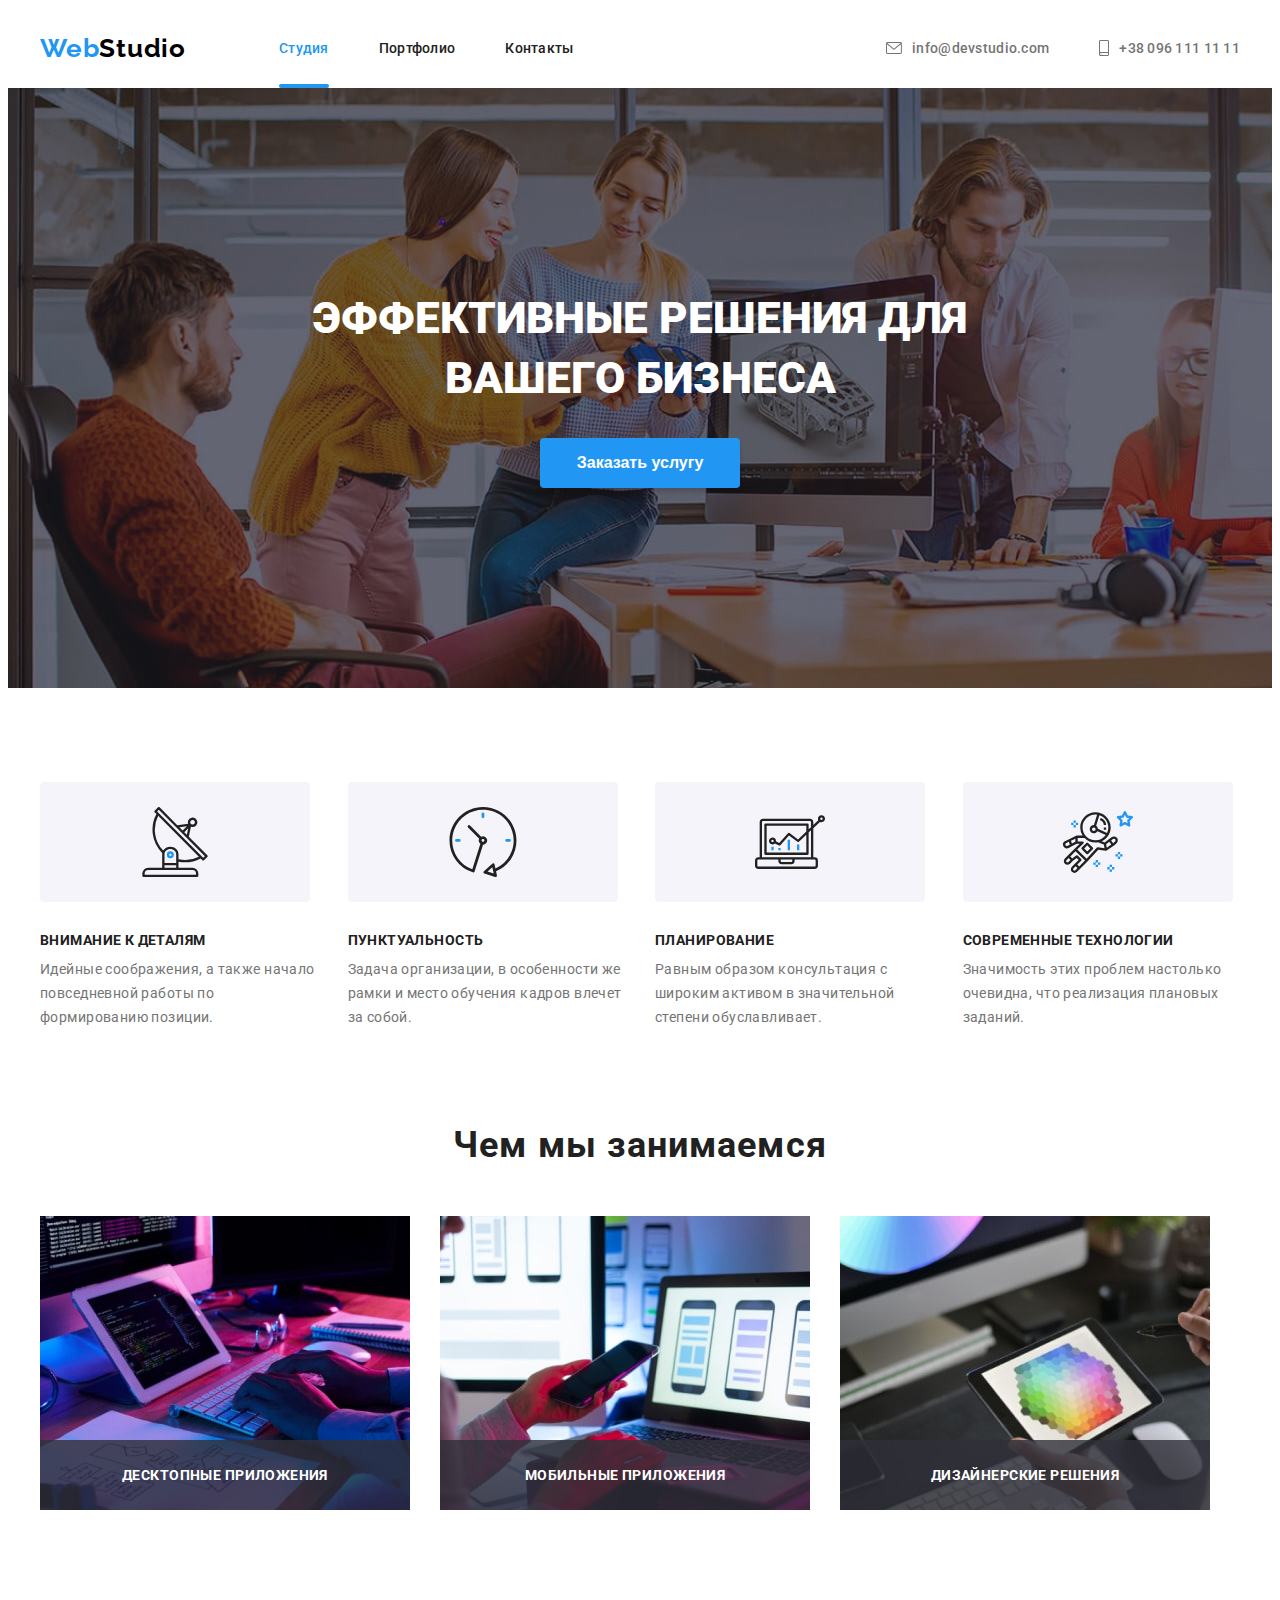
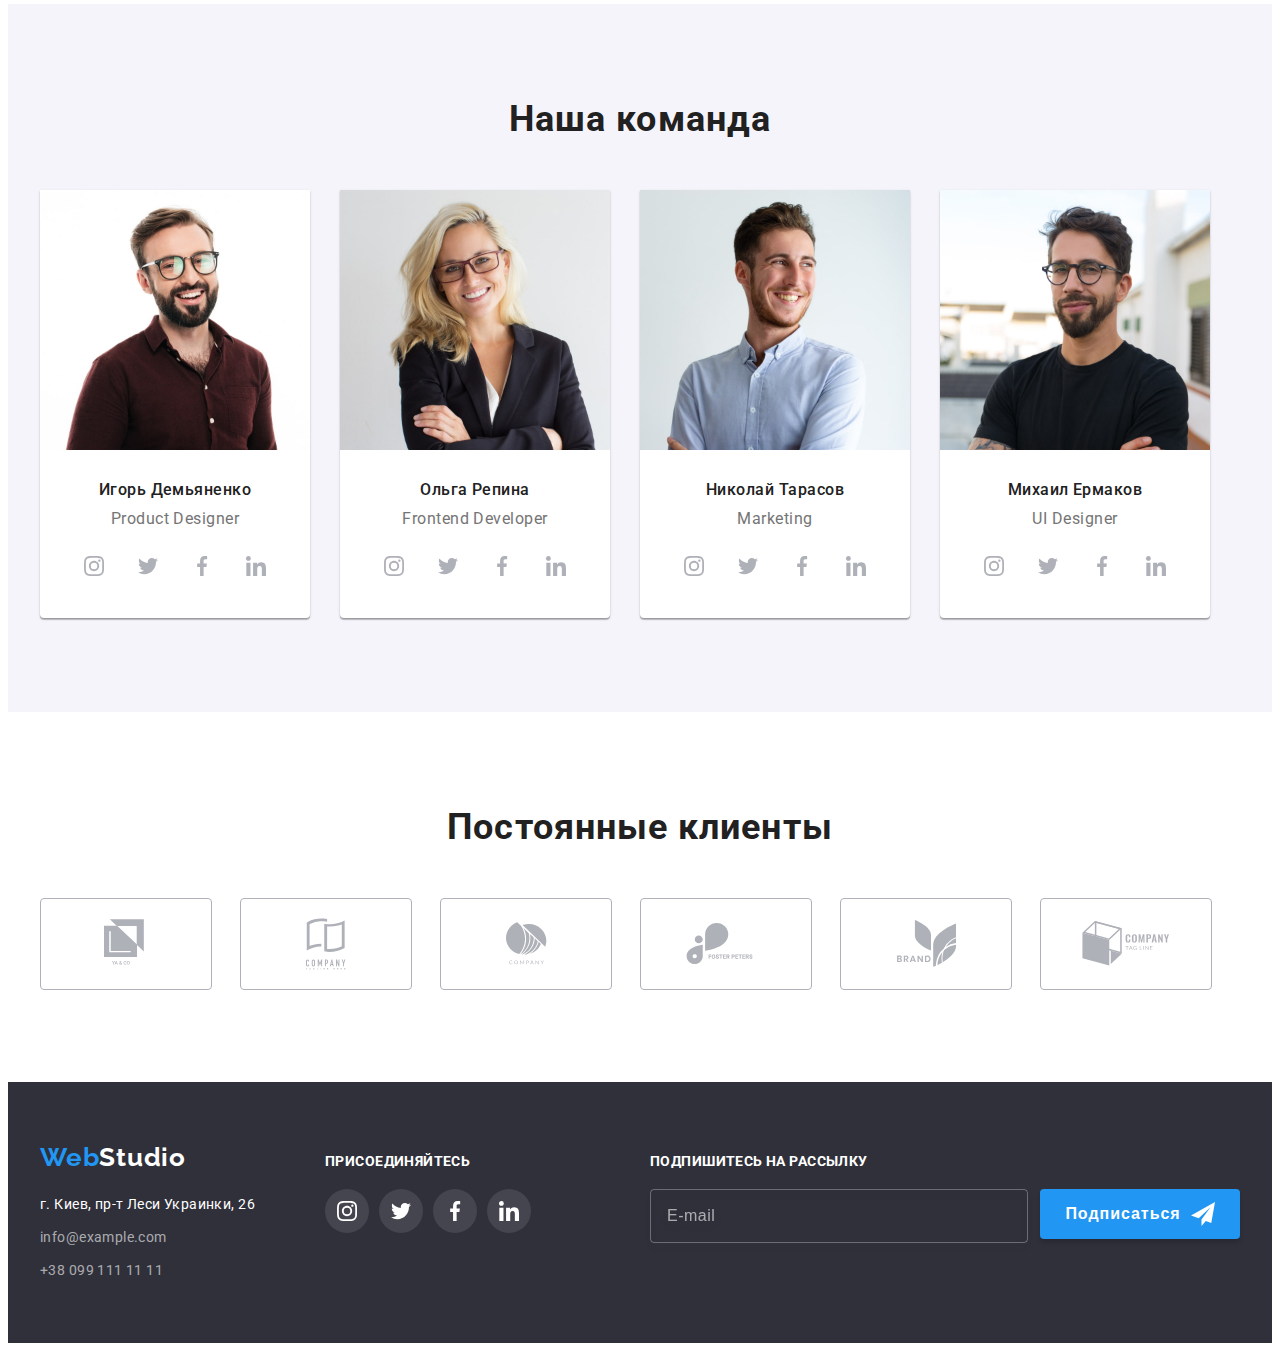
==== index.html @ f8cb5120 "Добавлены файлы из ДЗ 7" ====
<!DOCTYPE html>
<html lang="ru">
<head>
    <meta charset="UTF-8">
    <meta name="viewport" content="width=device-width, initial-scale=1.0">
    <title>Веб студия</title>
    <link rel="stylesheet" href="https://cdnjs.cloudflare.com/ajax/libs/modern-normalize/1.0.0/modern-normalize.min.css"
        integrity="sha512-ISS7cAi1PEhQ8jnbJpJZMd29NlhNj4AWYyLOSp2CE/CsHxTCu+r+t0D2yoJudVrd0/8fTVPUVDzY5Tvli75u/g=="
        crossorigin="anonymous" />
    <link rel="preconnect" href="https://fonts.gstatic.com">
    <link href="https://fonts.googleapis.com/css2?family=Raleway:wght@700&family=Roboto:wght@400;500;700;900&display=swap"
        rel="stylesheet">
    <link rel="stylesheet" href="./css/main.min.css">
</head>
<body>
    <!--Шапка сайта-->
    <header class="header">
        <div class="container">
            <nav class="navigation">
                <a class="logo link" href="./index.html"><span class="logo-web">Web</span>Studio</a>
                <ul class="nav-list list">
                    <li class="nav-list-item">
                        <a class="nav-link link current" href="#">Студия</a>
                    </li>
                    <li class="nav-list-item">
                        <a class="nav-link link" href="./portfolio.html">Портфолио</a>
                    </li>
                    <li class="nav-list-item">
                        <a class="nav-link link" href="#">Контакты</a>
                    </li>
                </ul>
            </nav>
            <ul class="contacts-list list">
                <li class="contacts-list-item">
                    <a class="contacts-link link" href="mailto:info@devstudio.com">
                        <svg class="contacts-icon" width="16" height="12">
                            <use href="./images/sprite.svg#icon-envelope"></use>
                        </svg>
                        info@devstudio.com</a>
                </li>
                <li class="contacts-list-item">
                    <a class="contacts-link link" href="tel:+380961111111">
                        <svg class="contacts-icon" width="10" height="16">
                            <use href="./images/sprite.svg#icon-smartphone"></use>
                        </svg>
                        +38 096 111 11 11</a>
                </li>
            </ul>
        </div>
    </header>
    <main>
        <!--Герой-->
        <section class="hero">
            <div class="container">
                <h1 class="hero-title">Эффективные решения для вашего бизнеса</h1>
                <button class="modal-btn" type="button" data-modal-open>Заказать услугу</button>
            </div>
        </section>

        <!--Приоритеты-->
        <section class="features">
            <div class="container">
                <h2 class="visually-hidden">Наши приоритеты</h2>
                <ul class="features-list list">
                    <li class="features-list-item">
                        <div class="features-box">
                            <svg class="features-icons" width="70" height="70">
                                <use href="./images/sprite.svg#icon-antenna"></use>
                            </svg>
                        </div>
                        <h3 class="features-title">Внимание к деталям</h3>
                        <p class="features-text">Идейные соображения, а также начало повседневной работы по формированию позиции.</p>
                    </li>
                    <li class="features-list-item">
                        <div class="features-box">
                            <svg class="features-icons" width="70" height="70">
                                <use href="./images/sprite.svg#icon-clock"></use>
                            </svg>
                        </div>
                        <h3 class="features-title">Пунктуальность</h3>
                        <p class="features-text">Задача организации, в особенности же рамки и место обучения кадров влечет за собой.</p>
                    </li>
                    <li class="features-list-item">
                        <div class="features-box">
                            <svg class="features-icons" width="70" height="70">
                                <use href="./images/sprite.svg#icon-diagram"></use>
                            </svg>
                        </div>
                        <h3 class="features-title">Планирование</h3>
                        <p class="features-text">Равным образом консультация с широким активом в значительной степени обуславливает.</p>
                    </li>
                    <li class="features-list-item">
                        <div class="features-box">
                            <svg class="features-icons" width="70" height="70">
                                <use href="./images/sprite.svg#icon-astronaut"></use>
                            </svg>
                        </div>
                        <h3 class="features-title">Современные технологии</h3>
                        <p class="features-text">Значимость этих проблем настолько очевидна, что реализация плановых заданий.</p>
                    </li>
                </ul>
            </div>
            
        </section>

        <!--Чем мы занимаемся-->
        <section class="about">
            <div class="container">
                <h2 class="title">Чем мы занимаемся</h2>
                <ul class="about-list list">
                    <li class="about-list-item">
                        <img class="about-list-img" src="./images/work/box-1.jpg" alt="руки на клавиатуре" width="370" height="294">
                        <div class="about-box">
                            <p class="about-text">Десктопные приложения</p>
                        </div>
                    </li>
                    <li class="about-list-item">
                        <img class="about-list-img" src="./images/work/box-2.jpg" alt="телефон и ноутбук" width="370" height="294">
                        <div class="about-box">
                            <p class="about-text">Мобильные приложения</p>
                        </div>
                    </li>
                    <li class="about-list-item">
                        <img class="about-list-img" src="./images/work/box-3.jpg" alt="планшет в руках" width="370" height="294">
                        <div class="about-box">
                            <p class="about-text">Дизайнерские решения</p>
                        </div>
                    </li>
                </ul>
            </div>
        </section>

        <!--Команда-->
        <section class="team">
            <div class="container">
                <h2 class="title">Наша команда</h2>
                <ul class="team-list list">
                    <li class="team-list-item">
                        <img class="team-list-img" src="./images/team/igor.jpg" alt="фото работника" width="270" height="260">
                        <div class="team-list-content">
                            <h3 class="team-list-title">Игорь Демьяненко</h3>
                            <p class="team-list-text" lang="en">Product Designer</p>
                            <ul class="social-list list">
                                <li class="social-list-item">
                                    <a href="#" class="social-list-link link">
                                        <svg class="social-list-icon" width="20" height="20">
                                            <use href="./images/sprite.svg#icon-instagram"></use>
                                        </svg>
                                    </a>
                                </li>
                                <li class="social-list-item">
                                    <a href="#" class="social-list-link link">
                                        <svg class="social-list-icon" width="20" height="20">
                                            <use href="./images/sprite.svg#icon-twitter"></use>
                                        </svg>
                                    </a>
                                </li>
                                <li class="social-list-item">
                                    <a href="#" class="social-list-link link">
                                        <svg class="social-list-icon" width="20" height="20">
                                            <use href="./images/sprite.svg#icon-facebook"></use>
                                        </svg>
                                    </a>
                                </li>
                                <li class="social-list-item">
                                    <a href="#" class="social-list-link link">
                                        <svg class="social-list-icon" width="20" height="20">
                                            <use href="./images/sprite.svg#icon-linkedin"></use>
                                        </svg>
                                    </a>
                                </li>
                            </ul>
                        </div>
                    </li>
                    <li class="team-list-item">
                        <img class="team-list-img" src="./images/team/olha.jpg" alt="фото работника" width="270" height="260">
                        <div class="team-list-content">
                            <h3 class="team-list-title">Ольга Репина</h3>
                            <p class="team-list-text" lang="en">Frontend Developer</p>
                            <ul class="social-list list">
                                <li class="social-list-item">
                                    <a href="#" class="social-list-link link">
                                        <svg class="social-list-icon" width="20" height="20">
                                            <use href="./images/sprite.svg#icon-instagram"></use>
                                        </svg>
                                    </a>
                                </li>
                                <li class="social-list-item">
                                    <a href="#" class="social-list-link link">
                                        <svg class="social-list-icon" width="20" height="20">
                                            <use href="./images/sprite.svg#icon-twitter"></use>
                                        </svg>
                                    </a>
                                </li>
                                <li class="social-list-item">
                                    <a href="#" class="social-list-link link">
                                        <svg class="social-list-icon" width="20" height="20">
                                            <use href="./images/sprite.svg#icon-facebook"></use>
                                        </svg>
                                    </a>
                                </li>
                                <li class="social-list-item">
                                    <a href="#" class="social-list-link link">
                                        <svg class="social-list-icon" width="20" height="20">
                                            <use href="./images/sprite.svg#icon-linkedin"></use>
                                        </svg>
                                    </a>
                                </li>
                            </ul>
                        </div>
                    </li>
                    <li class="team-list-item">
                        <img class="team-list-img" src="./images/team/nikolai.jpg" alt="фото работника" width="270" height="260">
                        <div class="team-list-content">
                            <h3 class="team-list-title">Николай Тарасов</h3>
                            <p class="team-list-text" lang="en">Marketing</p>
                            <ul class="social-list list">
                                <li class="social-list-item">
                                    <a href="#" class="social-list-link link">
                                        <svg class="social-list-icon" width="20" height="20">
                                            <use href="./images/sprite.svg#icon-instagram"></use>
                                        </svg>
                                    </a>
                                </li>
                                <li class="social-list-item">
                                    <a href="#" class="social-list-link link">
                                        <svg class="social-list-icon" width="20" height="20">
                                            <use href="./images/sprite.svg#icon-twitter"></use>
                                        </svg>
                                    </a>
                                </li>
                                <li class="social-list-item">
                                    <a href="#" class="social-list-link link">
                                        <svg class="social-list-icon" width="20" height="20">
                                            <use href="./images/sprite.svg#icon-facebook"></use>
                                        </svg>
                                    </a>
                                </li>
                                <li class="social-list-item">
                                    <a href="#" class="social-list-link link">
                                        <svg class="social-list-icon" width="20" height="20">
                                            <use href="./images/sprite.svg#icon-linkedin"></use>
                                        </svg>
                                    </a>
                                </li>
                            </ul>
                        </div>                        
                    </li>
                    <li class="team-list-item">
                        <img class="team-list-img" src="./images/team/michail.jpg" alt="фото работника" width="270" height="260">
                        <div class="team-list-content">
                            <h3 class="team-list-title">Михаил Ермаков</h3>
                            <p class="team-list-text" lang="en">UI Designer</p>
                            <ul class="social-list list">
                                <li class="social-list-item">
                                    <a href="#" class="social-list-link link">
                                        <svg class="social-list-icon" width="20" height="20">
                                            <use href="./images/sprite.svg#icon-instagram"></use>
                                        </svg>
                                    </a>
                                </li>
                                <li class="social-list-item">
                                    <a href="#" class="social-list-link link">
                                        <svg class="social-list-icon" width="20" height="20">
                                            <use href="./images/sprite.svg#icon-twitter"></use>
                                        </svg>
                                    </a>
                                </li>
                                <li class="social-list-item">
                                    <a href="#" class="social-list-link link">
                                        <svg class="social-list-icon" width="20" height="20">
                                            <use href="./images/sprite.svg#icon-facebook"></use>
                                        </svg>
                                    </a>
                                </li>
                                <li class="social-list-item">
                                    <a href="#" class="social-list-link link">
                                        <svg class="social-list-icon" width="20" height="20">
                                            <use href="./images/sprite.svg#icon-linkedin"></use>
                                        </svg>
                                    </a>
                                </li>
                            </ul>
                        </div>
                    </li>
                </ul>
            </div> 
        </section>

        <!-- Постоянные клиенты -->
        <section class="clients">
            <div class="container">
                <h2 class="title">Постоянные клиенты</h2>
                <ul class="clients-list list">
                    <li class="clients-list-item">
                        <a class="clients-list-link link" href="#">
                            <svg class="clients-icon" width="44" height="49">
                                <use href="./images/sprite.svg#icon-logo-1"></use>
                            </svg>
                        </a>
                    </li>
                    <li class="clients-list-item">
                        <a class="clients-list-link link" href="#">
                            <svg class="clients-icon" width="40" height="52">
                                <use href="./images/sprite.svg#icon-logo-2"></use>
                            </svg>
                        </a>
                    </li>
                    <li class="clients-list-item">
                        <a class="clients-list-link link" href="#">
                            <svg class="clients-icon" width="41" height="43">
                                <use href="./images/sprite.svg#icon-logo-3"></use>
                            </svg>
                        </a>
                    </li>
                    <li class="clients-list-item">
                        <a class="clients-list-link link" href="#">
                            <svg class="clients-icon" width="80" height="42">
                                <use href="./images/sprite.svg#icon-logo-4"></use>
                            </svg>
                        </a>
                    </li>
                    <li class="clients-list-item">
                        <a class="clients-list-link link" href="#">
                            <svg class="clients-icon" width="59" height="47">
                                <use href="./images/sprite.svg#icon-logo-5"></use>
                            </svg>
                        </a>
                    </li>
                    <li class="clients-list-item">
                        <a class="clients-list-link link" href="#">
                            <svg class="clients-icon" width="88" height="45">
                                <use href="./images/sprite.svg#icon-logo-6"></use>
                            </svg>
                        </a>
                    </li>
                </ul>
            </div>
        </section>
    </main>
        
    <!--Футер-->
    <footer class="footer">
        <div class="container">
            <div class="contacts-box">
                <a class="logo-footer link" href="./index.html"><span class="logo-web">Web</span>Studio</a>
                <address class="address">
                    <p class="footer-address">г. Киев, пр-т Леси Украинки, 26</p>
                    <ul class="contact-info-list list">
                        <li class="contact-info-list-item">
                            <a class="contact-info-link link" href="mailto:info@example.com">info@example.com</a>
                        </li>
                        <li class="contact-info-list-item">
                            <a class="contact-info-link link" href="tel:+380991111111">+38 099 111 11 11</a>
                        </li>
                    </ul>
                </address>
            </div>
            <div class="socials-box">
                <p class="footer-text">присоединяйтесь</p>
                <ul class="footer-soc-list list">
                    <li class="footer-soc-list-item">
                        <a class="footer-soc-link link" href="#">
                            <svg class="footer-soc-icon" width="20" height="20">
                                <use href="./images/sprite.svg#icon-instagram"></use>
                            </svg>
                        </a>
                    </li>
                    <li class="footer-soc-list-item">
                        <a class="footer-soc-link link" href="#">
                            <svg class="footer-soc-icon" width="20" height="20">
                                <use href="./images/sprite.svg#icon-twitter"></use>
                            </svg>
                        </a>
                    </li>
                    <li class="footer-soc-list-item">
                        <a class="footer-soc-link link" href="#">
                            <svg class="footer-soc-icon" width="20" height="20">
                                <use href="./images/sprite.svg#icon-facebook"></use>
                            </svg>
                        </a>
                    </li>
                    <li class="footer-soc-list-item">
                        <a class="footer-soc-link link" href="#">
                            <svg class="footer-soc-icon" width="20" height="20">
                                <use href="./images/sprite.svg#icon-linkedin"></use>
                            </svg>
                        </a>
                    </li>
                </ul>
            </div>
            <div class="footer-form-box">
                <p class="footer-text">Подпишитесь на рассылку</p>
                <form action="#" class="footer-form">
                    <input type="email" name="email" class="footer-form-input" placeholder="E-mail">
                    <button type="submit" class="footer-form-btn">Подписаться
                        <svg class="send-icon" width="24" height="24">
                            <use href="./images/sprite.svg#icon-send"></use>
                        </svg>
                    </button>
                </form>
            </div>
        </div>
    </footer>

    <!-- Модальное окно -->
    <div class="backdrop is-hidden" data-modal>
        <div class="modal">
            <button type="button" class="modal-close-btn" data-modal-close>
                <svg class="modal-icon" width="18" height="18">
                    <use href="./images/sprite.svg#icon-close"></use>
                </svg>
            </button>
            <p class="modal-form-text">Оставьте свои данные, мы вам перезвоним</p>
            <form action="#" class="modal-form">
                <label class="modal-form-label">Имя
                    <span class="modal-form-label-box">
                        <input type="text" name="user-name" class="modal-form-input">
                        <svg class="modal-form-icon" width="18" height="18">
                            <use href="./images/sprite.svg#person"></use>
                        </svg>
                    </span>
                </label>

                <label class="modal-form-label">Телефон
                    <span class="modal-form-label-box">
                        <input type="tel" name="user-phone" class="modal-form-input">
                        <svg class="modal-form-icon" width="18" height="18">
                            <use href="./images/sprite.svg#phone"></use>
                        </svg>
                    </span>
                </label>

                <label class="modal-form-label">Почта
                    <span class="modal-form-label-box">
                        <input type="email" name="user-email" class="modal-form-input">
                        <svg class="modal-form-icon" width="18" height="18">
                            <use href="./images/sprite.svg#email"></use>
                        </svg>
                    </span>
                </label>

                <label class="modal-form-label">Комментарий
                    <textarea name="user-message" class="modal-form-message" placeholder="Введите текст"></textarea>
                </label>

                <input type="checkbox" name="user-policy" id="policy-check" class="modal-form-check-policy visually-hidden">
                <label for="policy-check" class="modal-form-label-policy">Соглашаюсь с рассылкой и принимаю &nbsp;
                    <a href="#" class="policy-link">Условия договора</a>
                </label>

                <button type="submit" class="modal-form-btn">Отправить</button>
            </form>
        </div>
    </div>

    <script src="./js/modal.js"></script>
</body>
</html>
---- css/main.min.css ----
:root{--title-text-color: #212121;--primary-text-color: #757575;--accent-color: #2196f3;--white-color: #ffffff;--light-bg-color: #f5f4fa;--dark-bg-color: #2f303a;--black-color: #000000;--white-opacity-color: rgba(255, 255, 255, 0.6);--hero-bg-color: #c4c4c4;--modal-btn-bg: #188ce8;--icons-fill: #afb1b8;--bg-icon-color: rgba(255, 255, 255, 0.1);--time: 250ms;--cubic: cubic-bezier(0.4, 0, 0.2, 1)}.visually-hidden{position:absolute !important;clip:rect(1px 1px 1px 1px);clip:rect(1px, 1px, 1px, 1px);padding:0 !important;border:0 !important;height:1px !important;width:1px !important;overflow:hidden}body{font-family:"Roboto", sans-serif;color:var(--title-text-color)}h1,h2,h3,h4,h5,h6,p{margin:0}ul,ol{margin:0;padding:0}img{display:block}a{display:block}.list{list-style:none}.link{text-decoration:none}.address{font-style:normal}.container{width:1200px;padding-left:15px;padding-right:15px;margin:0 auto}.header .container{display:-webkit-box;display:-ms-flexbox;display:flex;-webkit-box-align:center;-ms-flex-align:center;align-items:center}.hero .container{max-width:696px;margin-right:auto;margin-left:auto;text-align:center}.footer .container{display:-webkit-box;display:-ms-flexbox;display:flex;-webkit-box-align:baseline;-ms-flex-align:baseline;align-items:baseline}.modal-btn{display:inline-block;padding:10px 32px;min-width:200px;border-radius:4px;border:none;font-weight:700;font-size:16px;line-height:1.875;text-align:center;color:var(--white-color);background-color:var(--accent-color);-webkit-box-shadow:0px 4px 4px rgba(0,0,0,0.15);box-shadow:0px 4px 4px rgba(0,0,0,0.15);cursor:pointer;-webkit-transition:background-color var(--time) var(--cubic);transition:background-color var(--time) var(--cubic)}.modal-btn:hover,.modal-btn:focus{background-color:var(--modal-btn-bg)}.title{font-weight:700;font-size:36px;line-height:1.167;letter-spacing:0.03em;text-align:center}.team .title,.about .title,.clients .title{margin-bottom:50px}.contacts-list{display:-webkit-box;display:-ms-flexbox;display:flex;-webkit-box-align:center;-ms-flex-align:center;align-items:center;margin-left:auto}.navigation{display:-webkit-box;display:-ms-flexbox;display:flex;-webkit-box-align:center;-ms-flex-align:center;align-items:center}.nav-list{display:-webkit-box;display:-ms-flexbox;display:flex;-webkit-box-align:center;-ms-flex-align:center;align-items:center}.nav-list-item:not(:last-child){margin-right:50px}.contacts-list-item:not(:last-child){margin-right:50px}.nav-link,.contacts-link{padding-top:32px;padding-bottom:32px;font-weight:500;font-size:14px;line-height:1.143;letter-spacing:0.02em;-webkit-transition:color var(--time) var(--cubic);transition:color var(--time) var(--cubic)}.nav-link{position:relative;color:var(--title-text-color)}.nav-link:hover,.nav-link:focus{color:var(--accent-color)}.contacts-link{display:-webkit-box;display:-ms-flexbox;display:flex;-webkit-box-align:center;-ms-flex-align:center;align-items:center;color:var(--primary-text-color);fill:currentColor}.contacts-link:hover,.contacts-link:focus{color:var(--accent-color)}.current{color:var(--accent-color)}.current::after{position:absolute;content:"";display:block;bottom:0;width:100%;height:4px;border-radius:2px;background-color:var(--accent-color)}.contacts-icon{margin-right:10px}.logo{margin-right:93px}.logo,.logo-footer{font-family:"Raleway", sans-serif;font-weight:700;font-size:26px;line-height:1.192;letter-spacing:0.03em;color:var(--black-color)}.logo-web{color:var(--accent-color)}.logo-footer{color:var(--white-color)}.hero{max-width:1600px;background-color:var(--hero-bg-color);background-image:-webkit-gradient(linear, left top, right top, from(rgba(47,48,58,0.4)), to(rgba(47,48,58,0.4))),url("../images/hero/hero-bg-min.jpg");background-image:linear-gradient(to right, rgba(47,48,58,0.4), rgba(47,48,58,0.4)),url("../images/hero/hero-bg-min.jpg");background-repeat:no-repeat;background-size:cover;padding-top:200px;padding-bottom:200px}.hero-title{margin-bottom:30px;font-weight:900;font-size:44px;line-height:1.364;text-align:center;text-transform:uppercase;color:var(--white-color)}.features{padding-top:94px;padding-bottom:94px}.features-box{display:-webkit-box;display:-ms-flexbox;display:flex;-webkit-box-align:center;-ms-flex-align:center;align-items:center;-webkit-box-pack:center;-ms-flex-pack:center;justify-content:center;width:270px;height:120px;background-color:var(--light-bg-color);border-radius:4px;margin-bottom:30px}.features-list{display:-webkit-box;display:-ms-flexbox;display:flex;-webkit-box-align:center;-ms-flex-align:center;align-items:center}.features-list-item{width:calc((100% - 3 * 30px) / 4)}.features-list-item:not(:last-child){margin-right:30px}.features-title{margin-bottom:10px;font-weight:700;font-size:14px;line-height:1.143;letter-spacing:0.03em;text-transform:uppercase}.features-text{font-weight:400;font-size:14px;line-height:1.714;letter-spacing:0.03em;color:var(--primary-text-color)}.about{padding-bottom:94px}.about-list{display:-webkit-box;display:-ms-flexbox;display:flex;margin:-15px}.about-list-item{position:relative;margin:15px}.about-text{font-weight:700;font-size:14px;line-height:1.143;text-align:center;letter-spacing:0.03em;text-transform:uppercase;color:var(--white-color)}.about-box{position:absolute;bottom:0;display:-webkit-box;display:-ms-flexbox;display:flex;-webkit-box-align:center;-ms-flex-align:center;align-items:center;-webkit-box-pack:center;-ms-flex-pack:center;justify-content:center;width:370px;height:70px;background-color:rgba(47,48,58,0.8)}.team{padding-top:94px;padding-bottom:94px;background-color:var(--light-bg-color)}.team-list-title{margin-bottom:10px;font-weight:500;font-size:16px;line-height:1.188;letter-spacing:0.03em;text-align:center}.team-list-text{margin-bottom:16px;font-weight:400;font-size:16px;line-height:1.188;letter-spacing:0.03em;text-align:center;color:var(--primary-text-color)}.team-list{display:-webkit-box;display:-ms-flexbox;display:flex;margin:-15px}.team-list-item{margin:15px;border-radius:0px 0px 4px 4px;-webkit-box-shadow:0px 1px 3px rgba(0,0,0,0.12),0px 1px 1px rgba(0,0,0,0.14),0px 2px 1px rgba(0,0,0,0.2);box-shadow:0px 1px 3px rgba(0,0,0,0.12),0px 1px 1px rgba(0,0,0,0.14),0px 2px 1px rgba(0,0,0,0.2);background-color:var(--white-color)}.team-list-content{padding-top:30px;padding-bottom:30px}.social-list{display:-webkit-box;display:-ms-flexbox;display:flex;-webkit-box-pack:justify;-ms-flex-pack:justify;justify-content:space-between;padding:0 32px}.social-list-link{display:-webkit-box;display:-ms-flexbox;display:flex;-webkit-box-align:center;-ms-flex-align:center;align-items:center;-webkit-box-pack:center;-ms-flex-pack:center;justify-content:center;width:100%;height:100%;border-radius:50%;background-color:var(--white-color);fill:var(--icons-fill);-webkit-transition:background-color var(--time) var(--cubic),fill var(--time) var(--cubic);transition:background-color var(--time) var(--cubic),fill var(--time) var(--cubic)}.social-list-link:hover,.social-list-link:focus{background-color:var(--accent-color);fill:var(--white-color)}.social-list-item{width:44px;height:44px}.clients{padding-top:94px;padding-bottom:94px}.clients-list{display:-webkit-box;display:-ms-flexbox;display:flex}.clients-list-item{width:170px;height:90px}.clients-list-item:not(:last-child){margin-right:30px}.clients-list-link{display:-webkit-box;display:-ms-flexbox;display:flex;-webkit-box-align:center;-ms-flex-align:center;align-items:center;-webkit-box-pack:center;-ms-flex-pack:center;justify-content:center;border:1px solid #afb1b8;border-radius:4px;width:100%;height:100%;fill:var(--icons-fill);-webkit-transition:border-color var(--time) var(--cubic),fill var(--time) var(--cubic);transition:border-color var(--time) var(--cubic),fill var(--time) var(--cubic)}.clients-list-link:hover,.clients-list-link:focus{fill:var(--accent-color);border-color:var(--accent-color)}.footer{padding-top:60px;padding-bottom:60px;background-color:var(--dark-bg-color)}.footer-text{margin-bottom:20px;font-weight:700;font-size:14px;line-height:1.143;letter-spacing:0.03em;text-transform:uppercase;color:var(--white-color)}.contacts-box{margin-right:70px}.footer-soc-list{display:-webkit-box;display:-ms-flexbox;display:flex}.footer-soc-list-item{width:44px;height:44px}.footer-soc-list-item:not(:last-child){margin-right:10px}.footer-soc-link{display:-webkit-box;display:-ms-flexbox;display:flex;-webkit-box-align:center;-ms-flex-align:center;align-items:center;-webkit-box-pack:center;-ms-flex-pack:center;justify-content:center;width:100%;height:100%;border-radius:50%;background-color:var(--bg-icon-color);fill:var(--white-color);-webkit-transition:background-color var(--time) var(--cubic);transition:background-color var(--time) var(--cubic)}.footer-soc-link:hover,.footer-soc-link:focus{background-color:var(--accent-color)}.address{margin-top:20px}.footer-address,.contact-info-link{font-weight:400;font-size:14px;line-height:1.714;letter-spacing:0.03em;color:var(--primary-text-color)}.footer-address{color:var(--white-color)}.contact-info-link{color:var(--white-opacity-color);-webkit-transition:color var(--time) var(--cubic);transition:color var(--time) var(--cubic)}.contact-info-link:hover,.contact-info-link:focus{color:var(--accent-color)}.contact-info-list{margin-top:9px}.contact-info-list-item:not(:last-child){margin-bottom:9px}.footer-form-box{margin-left:auto}.footer-form{display:-webkit-box;display:-ms-flexbox;display:flex}.footer-form-input{width:358px;height:50px;border:1px solid rgba(255,255,255,0.3);-webkit-filter:drop-shadow(0px 4px 4px rgba(0,0,0,0.15));filter:drop-shadow(0px 4px 4px rgba(0,0,0,0.15));border-radius:4px;padding-left:16px;margin-right:12px;font-weight:400;font-size:16px;line-height:1.25;letter-spacing:0.03em;color:var(--white-color);background-color:transparent}.footer-form-input::-webkit-input-placeholder{color:rgba(255,255,255,0.6)}.footer-form-input:-ms-input-placeholder{color:rgba(255,255,255,0.6)}.footer-form-input::-ms-input-placeholder{color:rgba(255,255,255,0.6)}.footer-form-input::placeholder{color:rgba(255,255,255,0.6)}.footer-form-btn{display:-webkit-box;display:-ms-flexbox;display:flex;-webkit-box-align:center;-ms-flex-align:center;align-items:center;-webkit-box-pack:center;-ms-flex-pack:center;justify-content:center;min-width:200px;height:50px;border:none;font-weight:700;font-size:16px;line-height:1.875;letter-spacing:0.06em;cursor:pointer;color:var(--white-color);background-color:var(--accent-color);-webkit-box-shadow:0px 4px 4px rgba(0,0,0,0.15);box-shadow:0px 4px 4px rgba(0,0,0,0.15);border-radius:4px}.send-icon{margin-left:10px}.backdrop{position:fixed;top:0;left:0;width:100%;height:100%;background-color:rgba(0,0,0,0.2);opacity:1;-webkit-transition:opacity var(--time) var(--cubic),visibility var(--time) var(--cubic);transition:opacity var(--time) var(--cubic),visibility var(--time) var(--cubic)}.modal{position:absolute;top:50%;left:50%;-webkit-transform:translate(-50%, -50%) scale(1);transform:translate(-50%, -50%) scale(1);padding:40px;width:528px;height:581px;background-color:var(--white-color);-webkit-box-shadow:0px 1px 3px rgba(0,0,0,0.12),0px 1px 1px rgba(0,0,0,0.14),0px 2px 1px rgba(0,0,0,0.2);box-shadow:0px 1px 3px rgba(0,0,0,0.12),0px 1px 1px rgba(0,0,0,0.14),0px 2px 1px rgba(0,0,0,0.2);border-radius:4px;-webkit-transition:-webkit-transform var(--time) var(--cubic);transition:-webkit-transform var(--time) var(--cubic);transition:transform var(--time) var(--cubic);transition:transform var(--time) var(--cubic), -webkit-transform var(--time) var(--cubic)}.backdrop.is-hidden .modal{-webkit-transform:translate(-50%, -50%) scale(0.8);transform:translate(-50%, -50%) scale(0.8)}.modal-close-btn{position:absolute;top:8px;right:8px;display:-webkit-box;display:-ms-flexbox;display:flex;-webkit-box-align:center;-ms-flex-align:center;align-items:center;-webkit-box-pack:center;-ms-flex-pack:center;justify-content:center;width:30px;height:30px;background-color:var(--white-color);border:1px solid rgba(0,0,0,0.1);border-radius:50%;cursor:pointer}.modal-close-btn:hover .modal-icon,.modal-close-btn:focus .modal-icon{fill:var(--accent-color)}.backdrop.is-hidden{opacity:0;visibility:hidden;pointer-events:none}.modal-form-text{font-weight:700;font-size:20px;line-height:1.15;text-align:center;letter-spacing:0.03em;color:var(--title-text-color);margin-bottom:12px}.modal-form{display:-webkit-box;display:-ms-flexbox;display:flex;-webkit-box-orient:vertical;-webkit-box-direction:normal;-ms-flex-direction:column;flex-direction:column}.modal-form-input{display:block;width:100%;height:40px;border:1px solid rgba(33,33,33,0.2);border-radius:4px;padding-left:42px;-webkit-transition:border-color var(--time) var(--cubic);transition:border-color var(--time) var(--cubic)}.modal-form-input:focus{outline:none;border-color:var(--accent-color)}.modal-form-label{font-weight:400;font-size:12px;line-height:1.167;letter-spacing:0.01em;color:var(--primary-text-color);margin-bottom:10px}.modal-form-label-box{position:relative;display:block;margin-top:4px}.modal-form-icon{position:absolute;top:50%;left:12px;-webkit-transform:translateY(-50%);transform:translateY(-50%);-webkit-transition:fill var(--time) var(--cubic);transition:fill var(--time) var(--cubic)}.modal-form-input:focus+.modal-form-icon{fill:var(--accent-color)}.modal-form-message{display:block;font-weight:400;font-size:14px;line-height:1.143;letter-spacing:0.01em;width:100%;height:120px;border:1px solid rgba(33,33,33,0.2);border-radius:4px;padding:12px 16px;margin-top:4px;resize:none;-webkit-transition:border-color var(--time) var(--cubic);transition:border-color var(--time) var(--cubic)}.modal-form-message:focus{outline:none;border-color:var(--accent-color)}.modal-form-message::-webkit-input-placeholder{color:rgba(117,117,117,0.5)}.modal-form-message:-ms-input-placeholder{color:rgba(117,117,117,0.5)}.modal-form-message::-ms-input-placeholder{color:rgba(117,117,117,0.5)}.modal-form-message::placeholder{color:rgba(117,117,117,0.5)}.modal-form-label-policy{display:-webkit-box;display:-ms-flexbox;display:flex;-webkit-box-align:center;-ms-flex-align:center;align-items:center;-webkit-box-pack:center;-ms-flex-pack:center;justify-content:center;font-weight:400;font-size:14px;line-height:1.714;letter-spacing:0.03em;color:var(--primary-text-color);margin-top:10px;margin-bottom:30px}.modal-form-label-policy::before{position:static;content:"";display:block;width:16px;height:15px;border:2px solid var(--title-text-color);border-radius:4px;margin-right:7px}.modal-form-check-policy:checked+.modal-form-label-policy::before{background-image:url("../images/modal-form/checked.svg");background-size:cover;border:transparent}.modal-form-check-policy:focus+.modal-form-label-policy::before{-webkit-box-shadow:0 0 0 2px var(--accent-color);box-shadow:0 0 0 2px var(--accent-color)}.policy-link{color:var(--accent-color)}.modal-form-btn{display:-webkit-box;display:-ms-flexbox;display:flex;-webkit-box-align:center;-ms-flex-align:center;align-items:center;-webkit-box-pack:center;-ms-flex-pack:center;justify-content:center;-ms-flex-item-align:center;align-self:center;min-width:200px;height:50px;border:none;border-radius:4px;font-weight:700;font-size:16px;line-height:1.875;letter-spacing:0.06em;color:var(--white-color);background-color:var(--accent-color);-webkit-box-shadow:0px 4px 4px rgba(0,0,0,0.15);box-shadow:0px 4px 4px rgba(0,0,0,0.15);cursor:pointer;-webkit-transition:background-color var(--time) var(--cubic);transition:background-color var(--time) var(--cubic)}.modal-form-btn:hover,.modal-form-btn:focus{background-color:var(--modal-btn-bg)}
/*# sourceMappingURL=main.min.css.map */
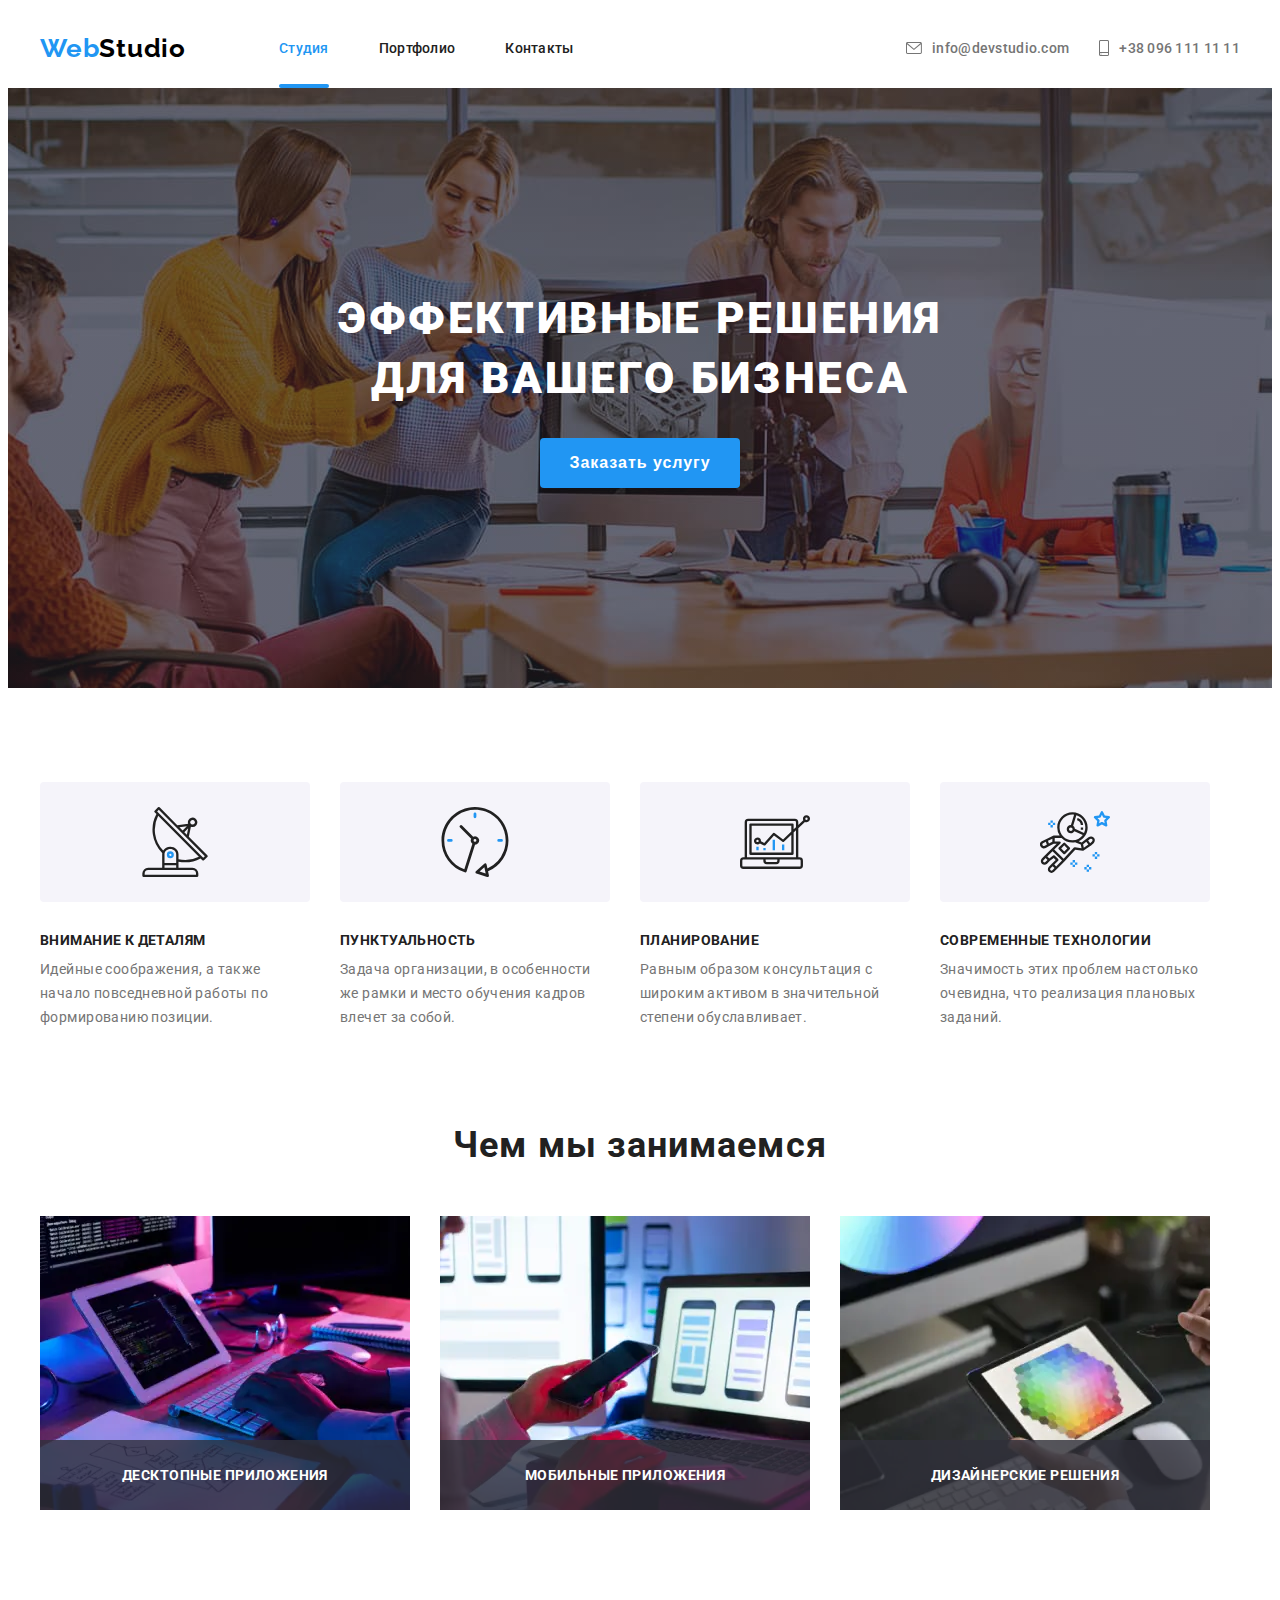
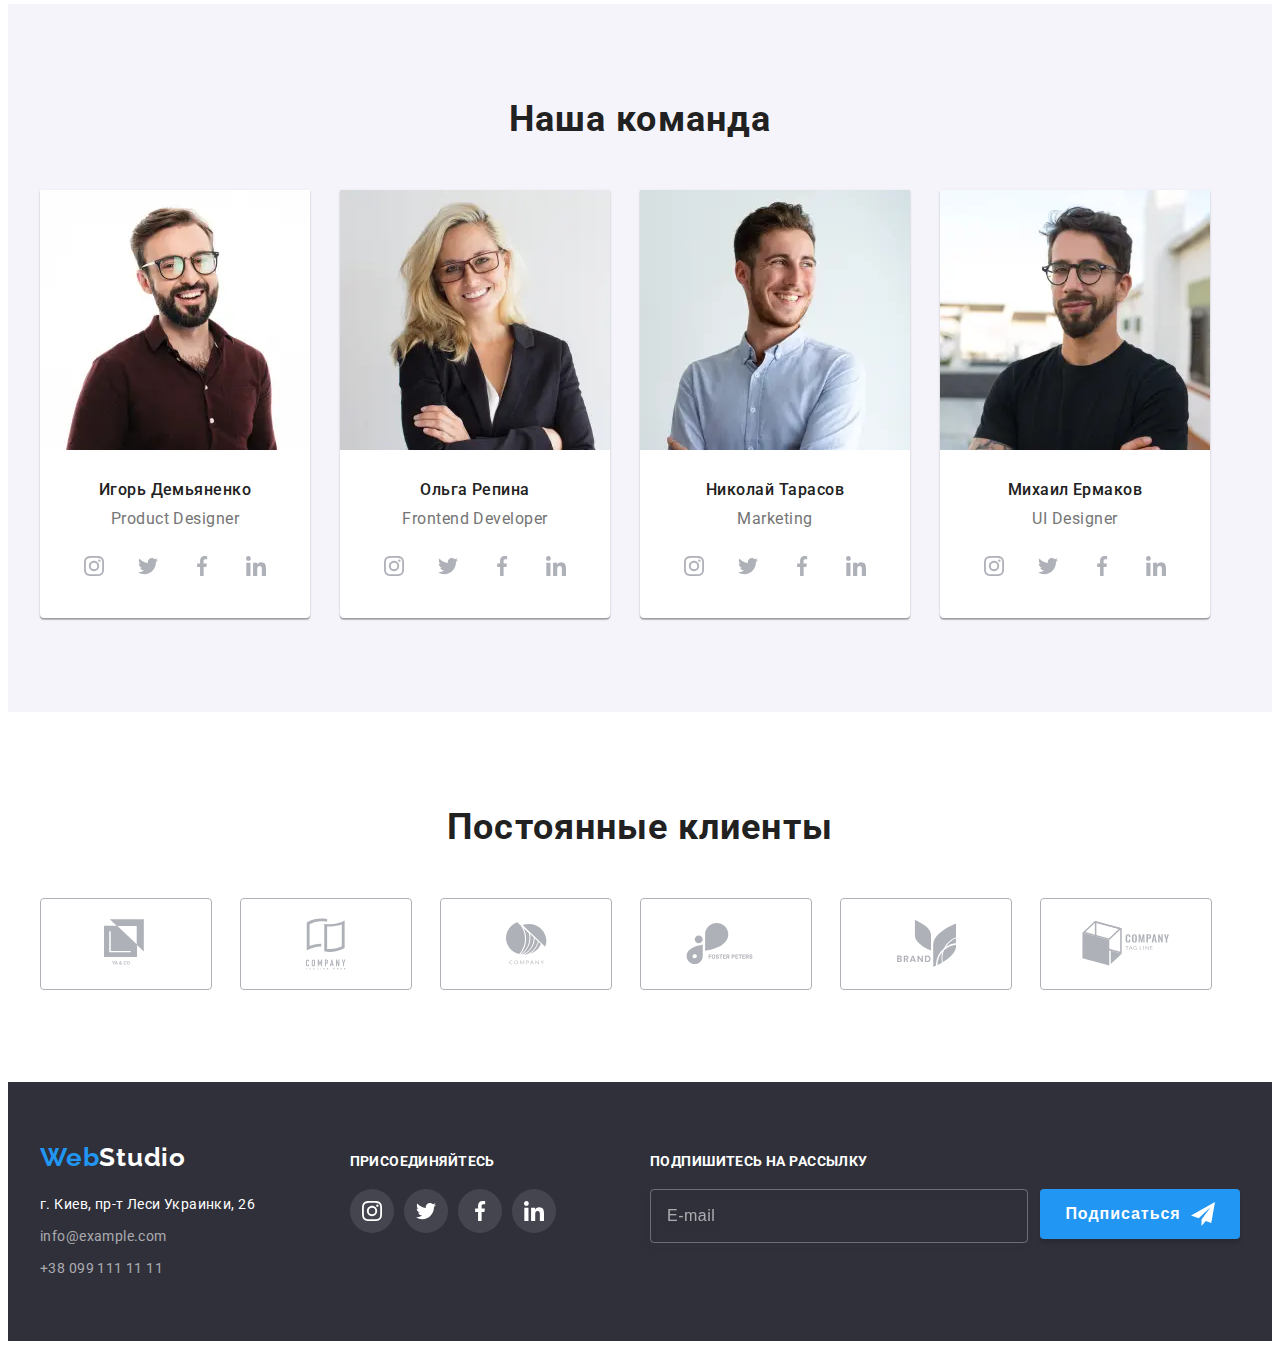
==== commit fc8d26e0: "Сделана адаптивная верстка" ====
--- a/index.html
+++ b/index.html
@@ -33,19 +33,67 @@
             <ul class="contacts-list list">
                 <li class="contacts-list-item">
                     <a class="contacts-link link" href="mailto:info@devstudio.com">
-                        <svg class="contacts-icon" width="16" height="12">
+                        <svg class="contacts-mail-icon">
                             <use href="./images/sprite.svg#icon-envelope"></use>
                         </svg>
                         info@devstudio.com</a>
                 </li>
                 <li class="contacts-list-item">
                     <a class="contacts-link link" href="tel:+380961111111">
-                        <svg class="contacts-icon" width="10" height="16">
+                        <svg class="contacts-tel-icon">
                             <use href="./images/sprite.svg#icon-smartphone"></use>
                         </svg>
                         +38 096 111 11 11</a>
                 </li>
             </ul>
+
+            <button type="button" class="burger-btn" data-menu-button>
+                <svg class="menu-icon" width="40" height="40">
+                    <use href="./images/sprite.svg#menu"></use>
+                </svg>
+            </button>
+        </div>
+
+        <div class="mobile-menu" data-menu>
+            <button type="button" class="modile-close-btn" data-menu-close>
+                <svg class="mobile-close-icon" width="40" height="40">
+                    <use href="./images/sprite.svg#icon-close"></use>
+                </svg>
+            </button>
+
+            <ul class="mobile-menu-nav list">
+                <li class="mobile-menu-nav-item">
+                    <a class="mobile-menu-nav-link link active" href="#">Студия</a>
+                </li>
+                <li class="mobile-menu-nav-item">
+                    <a class="mobile-menu-nav-link link" href="./portfolio.html">Портфолио</a>
+                </li>
+                <li class="mobile-menu-nav-item">
+                    <a class="mobile-menu-nav-link link" href="#">Контакты</a>
+                </li>
+            </ul>
+
+            <div class="mob-menu-box">
+                <a class="mobile-menu-tel-link link" href="tel:+380961111111">+38 096 111 11 11</a>
+                
+                <a class="mobile-menu-mail-link link" href="mailto:info@devstudio.com">info@devstudio.com</a>
+                
+                <ul class="mobile-menu-socials list">
+                    <li class="mobile-menu-socials-item">
+                        <a class="mobile-menu-socials-link link" href="#">Instagram</a>
+                    </li>
+                    <li class="mobile-menu-socials-item">
+                        <a class="mobile-menu-socials-link link" href="#">Twitter</a>
+                    </li>
+                    <li class="mobile-menu-socials-item">
+                        <a class="mobile-menu-socials-link link" href="#">Facebook</a>
+                    </li>
+                    <li class="mobile-menu-socials-item">
+                        <a class="mobile-menu-socials-link link" href="#">LinkedIn</a>
+                    </li>
+                </ul>
+            </div>
+            
         </div>
     </header>
     <main>
@@ -109,19 +157,41 @@
                 <h2 class="title">Чем мы занимаемся</h2>
                 <ul class="about-list list">
                     <li class="about-list-item">
-                        <img class="about-list-img" src="./images/work/box-1.jpg" alt="руки на клавиатуре" width="370" height="294">
+                        <picture>
+                            <source srcset="./images/work/box-1.webp 1x, ./images/work/box-1@2x.webp 2x" 
+                                media="(min-width: 1200px)" type="image/webp">
+                            <source srcset="./images/work/box-1.jpg 1x, ./images/work/box-1@2x.jpg 2x"
+                                media="(min-width: 1200px)">
+
+                            <img class="about-list-img" src="./images/work/box-1.jpg" alt="руки на клавиатуре">
+                        </picture>
+                        
                         <div class="about-box">
                             <p class="about-text">Десктопные приложения</p>
                         </div>
                     </li>
                     <li class="about-list-item">
-                        <img class="about-list-img" src="./images/work/box-2.jpg" alt="телефон и ноутбук" width="370" height="294">
+                        <picture>
+                            <source srcset="./images/work/box-2.webp 1x, ./images/work/box-2@2x.webp 2x" media="(min-width: 1200px)"
+                                type="image/webp">
+                            <source srcset="./images/work/box-2.jpg 1x, ./images/work/box-2@2x.jpg 2x" media="(min-width: 1200px)">
+                        
+                            <img class="about-list-img" src="./images/work/box-2.jpg" alt="телефон и ноутбук">
+                        </picture>
+                        
                         <div class="about-box">
                             <p class="about-text">Мобильные приложения</p>
                         </div>
                     </li>
                     <li class="about-list-item">
-                        <img class="about-list-img" src="./images/work/box-3.jpg" alt="планшет в руках" width="370" height="294">
+                        <picture>
+                            <source srcset="./images/work/box-3.webp 1x, ./images/work/box-3@2x.webp 2x" media="(min-width: 1200px)"
+                                type="image/webp">
+                            <source srcset="./images/work/box-3.jpg 1x, ./images/work/box-3@2x.jpg 2x" media="(min-width: 1200px)">
+                        
+                            <img class="about-list-img" src="./images/work/box-3.jpg" alt="планшет в руках">
+                        </picture>
+                        
                         <div class="about-box">
                             <p class="about-text">Дизайнерские решения</p>
                         </div>
@@ -136,7 +206,25 @@
                 <h2 class="title">Наша команда</h2>
                 <ul class="team-list list">
                     <li class="team-list-item">
-                        <img class="team-list-img" src="./images/team/igor.jpg" alt="фото работника" width="270" height="260">
+                        <picture>
+                            <source srcset="./images/team/desktop/ihor-desktop.webp 1x, ./images/team/desktop/ihor-desktop@2x.webp 2x"
+                                media="(min-width: 1200px)" type="image/webp">
+                            <source srcset="./images/team/desktop/ihor-desktop.jpg 1x, ./images/team/desktop/ihor-desktop@2x.jpg 2x"
+                                media="(min-width: 1200px)">
+
+                            <source srcset="./images/team/tablet/ihor-tablet.webp 1x, ./images/team/tablet/ihor-tablet@2x.webp 2x"
+                                media="(min-width: 768px)" type="image/webp">
+                            <source srcset="./images/team/tablet/ihor-tablet.jpg 1x, ./images/team/tablet/ihor-tablet@2x.jpg 2x"
+                                media="(min-width: 768px)">
+
+                            <source srcset="./images/team/mobile/ihor-mobile.webp 1x, ./images/team/mobile/ihor-mobile@2x.webp 2x"
+                                media="(min-width: 320px)" type="image/webp">
+                            <source srcset="./images/team/mobile/ihor-mobile.jpg 1x, ./images/team/mobile/ihor-mobile@2x.jpg 2x" 
+                                media="(min-width: 320px)">
+
+                            <img class="team-list-img" src="./images/team/mobile/ihor-mobile.jpg" alt="фото работника">
+                        </picture>
+                        
                         <div class="team-list-content">
                             <h3 class="team-list-title">Игорь Демьяненко</h3>
                             <p class="team-list-text" lang="en">Product Designer</p>
@@ -173,7 +261,25 @@
                         </div>
                     </li>
                     <li class="team-list-item">
-                        <img class="team-list-img" src="./images/team/olha.jpg" alt="фото работника" width="270" height="260">
+                        <picture>
+                            <source srcset="./images/team/desktop/olha-desktop.webp 1x, ./images/team/desktop/olha-desktop@2x.webp 2x"
+                                media="(min-width: 1200px)" type="image/webp">
+                            <source srcset="./images/team/desktop/olha-desktop.jpg 1x, ./images/team/desktop/olha-desktop@2x.jpg 2x"
+                                media="(min-width: 1200px)">
+                        
+                            <source srcset="./images/team/tablet/olha-tablet.webp 1x, ./images/team/tablet/olha-tablet@2x.webp 2x"
+                                media="(min-width: 768px)" type="image/webp">
+                            <source srcset="./images/team/tablet/olha-tablet.jpg 1x, ./images/team/tablet/olha-tablet@2x.jpg 2x"
+                                media="(min-width: 768px)">
+                        
+                            <source srcset="./images/team/mobile/olha-mobile.webp 1x, ./images/team/mobile/olha-mobile@2x.webp 2x"
+                                media="(min-width: 320px)" type="image/webp">
+                            <source srcset="./images/team/mobile/olha-mobile.jpg 1x, ./images/team/mobile/olha-mobile@2x.jpg 2x"
+                                media="(min-width: 320px)">
+                        
+                            <img class="team-list-img" src="./images/team/mobile/olha-mobile.jpg" alt="фото работника">
+                        </picture>
+                        
                         <div class="team-list-content">
                             <h3 class="team-list-title">Ольга Репина</h3>
                             <p class="team-list-text" lang="en">Frontend Developer</p>
@@ -210,7 +316,25 @@
                         </div>
                     </li>
                     <li class="team-list-item">
-                        <img class="team-list-img" src="./images/team/nikolai.jpg" alt="фото работника" width="270" height="260">
+                        <picture>
+                            <source srcset="./images/team/desktop/mykolay-desktop.webp 1x, ./images/team/desktop/mykolay-desktop@2x.webp 2x"
+                                media="(min-width: 1200px)" type="image/webp">
+                            <source srcset="./images/team/desktop/mykolay-desktop.jpg 1x, ./images/team/desktop/mykolay-desktop@2x.jpg 2x"
+                                media="(min-width: 1200px)">
+                        
+                            <source srcset="./images/team/tablet/mykolay-tablet.webp 1x, ./images/team/tablet/mykolay-tablet@2x.webp 2x"
+                                media="(min-width: 768px)" type="image/webp">
+                            <source srcset="./images/team/tablet/mykolay-tablet.jpg 1x, ./images/team/tablet/mykolay-tablet@2x.jpg 2x"
+                                media="(min-width: 768px)">
+                        
+                            <source srcset="./images/team/mobile/mykolay-mobile.webp 1x, ./images/team/mobile/mykolay-mobile@2x.webp 2x"
+                                media="(min-width: 320px)" type="image/webp">
+                            <source srcset="./images/team/mobile/mykolay-mobile.jpg 1x, ./images/team/mobile/mykolay-mobile@2x.jpg 2x"
+                                media="(min-width: 320px)">
+                        
+                            <img class="team-list-img" src="./images/team/mobile/mykolay-mobile.jpg" alt="фото работника">
+                        </picture>
+                        
                         <div class="team-list-content">
                             <h3 class="team-list-title">Николай Тарасов</h3>
                             <p class="team-list-text" lang="en">Marketing</p>
@@ -247,7 +371,25 @@
                         </div>                        
                     </li>
                     <li class="team-list-item">
-                        <img class="team-list-img" src="./images/team/michail.jpg" alt="фото работника" width="270" height="260">
+                        <picture>
+                            <source srcset="./images/team/desktop/michail-desktop.webp 1x, ./images/team/desktop/michail-desktop@2x.webp 2x"
+                                media="(min-width: 1200px)" type="image/webp">
+                            <source srcset="./images/team/desktop/michail-desktop.jpg 1x, ./images/team/desktop/michail-desktop@2x.jpg 2x"
+                                media="(min-width: 1200px)">
+                        
+                            <source srcset="./images/team/tablet/michail-tablet.webp 1x, ./images/team/tablet/michail-tablet@2x.webp 2x"
+                                media="(min-width: 768px)" type="image/webp">
+                            <source srcset="./images/team/tablet/michail-tablet.jpg 1x, ./images/team/tablet/michail-tablet@2x.jpg 2x"
+                                media="(min-width: 768px)">
+                        
+                            <source srcset="./images/team/mobile/michail-mobile.webp 1x, ./images/team/mobile/michail-mobile@2x.webp 2x"
+                                media="(min-width: 320px)" type="image/webp">
+                            <source srcset="./images/team/mobile/michail-mobile.jpg 1x, ./images/team/mobile/michail-mobile@2x.jpg 2x"
+                                media="(min-width: 320px)">
+                        
+                            <img class="team-list-img" src="./images/team/mobile/michail-mobile.jpg" alt="фото работника">
+                        </picture>
+                        
                         <div class="team-list-content">
                             <h3 class="team-list-title">Михаил Ермаков</h3>
                             <p class="team-list-text" lang="en">UI Designer</p>
@@ -455,5 +597,6 @@
     </div>
 
     <script src="./js/modal.js"></script>
+    <script src="./js/mobile-menu.js"></script>
 </body>
 </html>--- a/css/main.min.css
+++ b/css/main.min.css
@@ -1,2 +1,2 @@
-:root{--title-text-color: #212121;--primary-text-color: #757575;--accent-color: #2196f3;--white-color: #ffffff;--light-bg-color: #f5f4fa;--dark-bg-color: #2f303a;--black-color: #000000;--white-opacity-color: rgba(255, 255, 255, 0.6);--hero-bg-color: #c4c4c4;--modal-btn-bg: #188ce8;--icons-fill: #afb1b8;--bg-icon-color: rgba(255, 255, 255, 0.1);--time: 250ms;--cubic: cubic-bezier(0.4, 0, 0.2, 1)}.visually-hidden{position:absolute !important;clip:rect(1px 1px 1px 1px);clip:rect(1px, 1px, 1px, 1px);padding:0 !important;border:0 !important;height:1px !important;width:1px !important;overflow:hidden}body{font-family:"Roboto", sans-serif;color:var(--title-text-color)}h1,h2,h3,h4,h5,h6,p{margin:0}ul,ol{margin:0;padding:0}img{display:block}a{display:block}.list{list-style:none}.link{text-decoration:none}.address{font-style:normal}.container{width:1200px;padding-left:15px;padding-right:15px;margin:0 auto}.header .container{display:-webkit-box;display:-ms-flexbox;display:flex;-webkit-box-align:center;-ms-flex-align:center;align-items:center}.hero .container{max-width:696px;margin-right:auto;margin-left:auto;text-align:center}.footer .container{display:-webkit-box;display:-ms-flexbox;display:flex;-webkit-box-align:baseline;-ms-flex-align:baseline;align-items:baseline}.modal-btn{display:inline-block;padding:10px 32px;min-width:200px;border-radius:4px;border:none;font-weight:700;font-size:16px;line-height:1.875;text-align:center;color:var(--white-color);background-color:var(--accent-color);-webkit-box-shadow:0px 4px 4px rgba(0,0,0,0.15);box-shadow:0px 4px 4px rgba(0,0,0,0.15);cursor:pointer;-webkit-transition:background-color var(--time) var(--cubic);transition:background-color var(--time) var(--cubic)}.modal-btn:hover,.modal-btn:focus{background-color:var(--modal-btn-bg)}.title{font-weight:700;font-size:36px;line-height:1.167;letter-spacing:0.03em;text-align:center}.team .title,.about .title,.clients .title{margin-bottom:50px}.contacts-list{display:-webkit-box;display:-ms-flexbox;display:flex;-webkit-box-align:center;-ms-flex-align:center;align-items:center;margin-left:auto}.navigation{display:-webkit-box;display:-ms-flexbox;display:flex;-webkit-box-align:center;-ms-flex-align:center;align-items:center}.nav-list{display:-webkit-box;display:-ms-flexbox;display:flex;-webkit-box-align:center;-ms-flex-align:center;align-items:center}.nav-list-item:not(:last-child){margin-right:50px}.contacts-list-item:not(:last-child){margin-right:50px}.nav-link,.contacts-link{padding-top:32px;padding-bottom:32px;font-weight:500;font-size:14px;line-height:1.143;letter-spacing:0.02em;-webkit-transition:color var(--time) var(--cubic);transition:color var(--time) var(--cubic)}.nav-link{position:relative;color:var(--title-text-color)}.nav-link:hover,.nav-link:focus{color:var(--accent-color)}.contacts-link{display:-webkit-box;display:-ms-flexbox;display:flex;-webkit-box-align:center;-ms-flex-align:center;align-items:center;color:var(--primary-text-color);fill:currentColor}.contacts-link:hover,.contacts-link:focus{color:var(--accent-color)}.current{color:var(--accent-color)}.current::after{position:absolute;content:"";display:block;bottom:0;width:100%;height:4px;border-radius:2px;background-color:var(--accent-color)}.contacts-icon{margin-right:10px}.logo{margin-right:93px}.logo,.logo-footer{font-family:"Raleway", sans-serif;font-weight:700;font-size:26px;line-height:1.192;letter-spacing:0.03em;color:var(--black-color)}.logo-web{color:var(--accent-color)}.logo-footer{color:var(--white-color)}.hero{max-width:1600px;background-color:var(--hero-bg-color);background-image:-webkit-gradient(linear, left top, right top, from(rgba(47,48,58,0.4)), to(rgba(47,48,58,0.4))),url("../images/hero/hero-bg-min.jpg");background-image:linear-gradient(to right, rgba(47,48,58,0.4), rgba(47,48,58,0.4)),url("../images/hero/hero-bg-min.jpg");background-repeat:no-repeat;background-size:cover;padding-top:200px;padding-bottom:200px}.hero-title{margin-bottom:30px;font-weight:900;font-size:44px;line-height:1.364;text-align:center;text-transform:uppercase;color:var(--white-color)}.features{padding-top:94px;padding-bottom:94px}.features-box{display:-webkit-box;display:-ms-flexbox;display:flex;-webkit-box-align:center;-ms-flex-align:center;align-items:center;-webkit-box-pack:center;-ms-flex-pack:center;justify-content:center;width:270px;height:120px;background-color:var(--light-bg-color);border-radius:4px;margin-bottom:30px}.features-list{display:-webkit-box;display:-ms-flexbox;display:flex;-webkit-box-align:center;-ms-flex-align:center;align-items:center}.features-list-item{width:calc((100% - 3 * 30px) / 4)}.features-list-item:not(:last-child){margin-right:30px}.features-title{margin-bottom:10px;font-weight:700;font-size:14px;line-height:1.143;letter-spacing:0.03em;text-transform:uppercase}.features-text{font-weight:400;font-size:14px;line-height:1.714;letter-spacing:0.03em;color:var(--primary-text-color)}.about{padding-bottom:94px}.about-list{display:-webkit-box;display:-ms-flexbox;display:flex;margin:-15px}.about-list-item{position:relative;margin:15px}.about-text{font-weight:700;font-size:14px;line-height:1.143;text-align:center;letter-spacing:0.03em;text-transform:uppercase;color:var(--white-color)}.about-box{position:absolute;bottom:0;display:-webkit-box;display:-ms-flexbox;display:flex;-webkit-box-align:center;-ms-flex-align:center;align-items:center;-webkit-box-pack:center;-ms-flex-pack:center;justify-content:center;width:370px;height:70px;background-color:rgba(47,48,58,0.8)}.team{padding-top:94px;padding-bottom:94px;background-color:var(--light-bg-color)}.team-list-title{margin-bottom:10px;font-weight:500;font-size:16px;line-height:1.188;letter-spacing:0.03em;text-align:center}.team-list-text{margin-bottom:16px;font-weight:400;font-size:16px;line-height:1.188;letter-spacing:0.03em;text-align:center;color:var(--primary-text-color)}.team-list{display:-webkit-box;display:-ms-flexbox;display:flex;margin:-15px}.team-list-item{margin:15px;border-radius:0px 0px 4px 4px;-webkit-box-shadow:0px 1px 3px rgba(0,0,0,0.12),0px 1px 1px rgba(0,0,0,0.14),0px 2px 1px rgba(0,0,0,0.2);box-shadow:0px 1px 3px rgba(0,0,0,0.12),0px 1px 1px rgba(0,0,0,0.14),0px 2px 1px rgba(0,0,0,0.2);background-color:var(--white-color)}.team-list-content{padding-top:30px;padding-bottom:30px}.social-list{display:-webkit-box;display:-ms-flexbox;display:flex;-webkit-box-pack:justify;-ms-flex-pack:justify;justify-content:space-between;padding:0 32px}.social-list-link{display:-webkit-box;display:-ms-flexbox;display:flex;-webkit-box-align:center;-ms-flex-align:center;align-items:center;-webkit-box-pack:center;-ms-flex-pack:center;justify-content:center;width:100%;height:100%;border-radius:50%;background-color:var(--white-color);fill:var(--icons-fill);-webkit-transition:background-color var(--time) var(--cubic),fill var(--time) var(--cubic);transition:background-color var(--time) var(--cubic),fill var(--time) var(--cubic)}.social-list-link:hover,.social-list-link:focus{background-color:var(--accent-color);fill:var(--white-color)}.social-list-item{width:44px;height:44px}.clients{padding-top:94px;padding-bottom:94px}.clients-list{display:-webkit-box;display:-ms-flexbox;display:flex}.clients-list-item{width:170px;height:90px}.clients-list-item:not(:last-child){margin-right:30px}.clients-list-link{display:-webkit-box;display:-ms-flexbox;display:flex;-webkit-box-align:center;-ms-flex-align:center;align-items:center;-webkit-box-pack:center;-ms-flex-pack:center;justify-content:center;border:1px solid #afb1b8;border-radius:4px;width:100%;height:100%;fill:var(--icons-fill);-webkit-transition:border-color var(--time) var(--cubic),fill var(--time) var(--cubic);transition:border-color var(--time) var(--cubic),fill var(--time) var(--cubic)}.clients-list-link:hover,.clients-list-link:focus{fill:var(--accent-color);border-color:var(--accent-color)}.footer{padding-top:60px;padding-bottom:60px;background-color:var(--dark-bg-color)}.footer-text{margin-bottom:20px;font-weight:700;font-size:14px;line-height:1.143;letter-spacing:0.03em;text-transform:uppercase;color:var(--white-color)}.contacts-box{margin-right:70px}.footer-soc-list{display:-webkit-box;display:-ms-flexbox;display:flex}.footer-soc-list-item{width:44px;height:44px}.footer-soc-list-item:not(:last-child){margin-right:10px}.footer-soc-link{display:-webkit-box;display:-ms-flexbox;display:flex;-webkit-box-align:center;-ms-flex-align:center;align-items:center;-webkit-box-pack:center;-ms-flex-pack:center;justify-content:center;width:100%;height:100%;border-radius:50%;background-color:var(--bg-icon-color);fill:var(--white-color);-webkit-transition:background-color var(--time) var(--cubic);transition:background-color var(--time) var(--cubic)}.footer-soc-link:hover,.footer-soc-link:focus{background-color:var(--accent-color)}.address{margin-top:20px}.footer-address,.contact-info-link{font-weight:400;font-size:14px;line-height:1.714;letter-spacing:0.03em;color:var(--primary-text-color)}.footer-address{color:var(--white-color)}.contact-info-link{color:var(--white-opacity-color);-webkit-transition:color var(--time) var(--cubic);transition:color var(--time) var(--cubic)}.contact-info-link:hover,.contact-info-link:focus{color:var(--accent-color)}.contact-info-list{margin-top:9px}.contact-info-list-item:not(:last-child){margin-bottom:9px}.footer-form-box{margin-left:auto}.footer-form{display:-webkit-box;display:-ms-flexbox;display:flex}.footer-form-input{width:358px;height:50px;border:1px solid rgba(255,255,255,0.3);-webkit-filter:drop-shadow(0px 4px 4px rgba(0,0,0,0.15));filter:drop-shadow(0px 4px 4px rgba(0,0,0,0.15));border-radius:4px;padding-left:16px;margin-right:12px;font-weight:400;font-size:16px;line-height:1.25;letter-spacing:0.03em;color:var(--white-color);background-color:transparent}.footer-form-input::-webkit-input-placeholder{color:rgba(255,255,255,0.6)}.footer-form-input:-ms-input-placeholder{color:rgba(255,255,255,0.6)}.footer-form-input::-ms-input-placeholder{color:rgba(255,255,255,0.6)}.footer-form-input::placeholder{color:rgba(255,255,255,0.6)}.footer-form-btn{display:-webkit-box;display:-ms-flexbox;display:flex;-webkit-box-align:center;-ms-flex-align:center;align-items:center;-webkit-box-pack:center;-ms-flex-pack:center;justify-content:center;min-width:200px;height:50px;border:none;font-weight:700;font-size:16px;line-height:1.875;letter-spacing:0.06em;cursor:pointer;color:var(--white-color);background-color:var(--accent-color);-webkit-box-shadow:0px 4px 4px rgba(0,0,0,0.15);box-shadow:0px 4px 4px rgba(0,0,0,0.15);border-radius:4px}.send-icon{margin-left:10px}.backdrop{position:fixed;top:0;left:0;width:100%;height:100%;background-color:rgba(0,0,0,0.2);opacity:1;-webkit-transition:opacity var(--time) var(--cubic),visibility var(--time) var(--cubic);transition:opacity var(--time) var(--cubic),visibility var(--time) var(--cubic)}.modal{position:absolute;top:50%;left:50%;-webkit-transform:translate(-50%, -50%) scale(1);transform:translate(-50%, -50%) scale(1);padding:40px;width:528px;height:581px;background-color:var(--white-color);-webkit-box-shadow:0px 1px 3px rgba(0,0,0,0.12),0px 1px 1px rgba(0,0,0,0.14),0px 2px 1px rgba(0,0,0,0.2);box-shadow:0px 1px 3px rgba(0,0,0,0.12),0px 1px 1px rgba(0,0,0,0.14),0px 2px 1px rgba(0,0,0,0.2);border-radius:4px;-webkit-transition:-webkit-transform var(--time) var(--cubic);transition:-webkit-transform var(--time) var(--cubic);transition:transform var(--time) var(--cubic);transition:transform var(--time) var(--cubic), -webkit-transform var(--time) var(--cubic)}.backdrop.is-hidden .modal{-webkit-transform:translate(-50%, -50%) scale(0.8);transform:translate(-50%, -50%) scale(0.8)}.modal-close-btn{position:absolute;top:8px;right:8px;display:-webkit-box;display:-ms-flexbox;display:flex;-webkit-box-align:center;-ms-flex-align:center;align-items:center;-webkit-box-pack:center;-ms-flex-pack:center;justify-content:center;width:30px;height:30px;background-color:var(--white-color);border:1px solid rgba(0,0,0,0.1);border-radius:50%;cursor:pointer}.modal-close-btn:hover .modal-icon,.modal-close-btn:focus .modal-icon{fill:var(--accent-color)}.backdrop.is-hidden{opacity:0;visibility:hidden;pointer-events:none}.modal-form-text{font-weight:700;font-size:20px;line-height:1.15;text-align:center;letter-spacing:0.03em;color:var(--title-text-color);margin-bottom:12px}.modal-form{display:-webkit-box;display:-ms-flexbox;display:flex;-webkit-box-orient:vertical;-webkit-box-direction:normal;-ms-flex-direction:column;flex-direction:column}.modal-form-input{display:block;width:100%;height:40px;border:1px solid rgba(33,33,33,0.2);border-radius:4px;padding-left:42px;-webkit-transition:border-color var(--time) var(--cubic);transition:border-color var(--time) var(--cubic)}.modal-form-input:focus{outline:none;border-color:var(--accent-color)}.modal-form-label{font-weight:400;font-size:12px;line-height:1.167;letter-spacing:0.01em;color:var(--primary-text-color);margin-bottom:10px}.modal-form-label-box{position:relative;display:block;margin-top:4px}.modal-form-icon{position:absolute;top:50%;left:12px;-webkit-transform:translateY(-50%);transform:translateY(-50%);-webkit-transition:fill var(--time) var(--cubic);transition:fill var(--time) var(--cubic)}.modal-form-input:focus+.modal-form-icon{fill:var(--accent-color)}.modal-form-message{display:block;font-weight:400;font-size:14px;line-height:1.143;letter-spacing:0.01em;width:100%;height:120px;border:1px solid rgba(33,33,33,0.2);border-radius:4px;padding:12px 16px;margin-top:4px;resize:none;-webkit-transition:border-color var(--time) var(--cubic);transition:border-color var(--time) var(--cubic)}.modal-form-message:focus{outline:none;border-color:var(--accent-color)}.modal-form-message::-webkit-input-placeholder{color:rgba(117,117,117,0.5)}.modal-form-message:-ms-input-placeholder{color:rgba(117,117,117,0.5)}.modal-form-message::-ms-input-placeholder{color:rgba(117,117,117,0.5)}.modal-form-message::placeholder{color:rgba(117,117,117,0.5)}.modal-form-label-policy{display:-webkit-box;display:-ms-flexbox;display:flex;-webkit-box-align:center;-ms-flex-align:center;align-items:center;-webkit-box-pack:center;-ms-flex-pack:center;justify-content:center;font-weight:400;font-size:14px;line-height:1.714;letter-spacing:0.03em;color:var(--primary-text-color);margin-top:10px;margin-bottom:30px}.modal-form-label-policy::before{position:static;content:"";display:block;width:16px;height:15px;border:2px solid var(--title-text-color);border-radius:4px;margin-right:7px}.modal-form-check-policy:checked+.modal-form-label-policy::before{background-image:url("../images/modal-form/checked.svg");background-size:cover;border:transparent}.modal-form-check-policy:focus+.modal-form-label-policy::before{-webkit-box-shadow:0 0 0 2px var(--accent-color);box-shadow:0 0 0 2px var(--accent-color)}.policy-link{color:var(--accent-color)}.modal-form-btn{display:-webkit-box;display:-ms-flexbox;display:flex;-webkit-box-align:center;-ms-flex-align:center;align-items:center;-webkit-box-pack:center;-ms-flex-pack:center;justify-content:center;-ms-flex-item-align:center;align-self:center;min-width:200px;height:50px;border:none;border-radius:4px;font-weight:700;font-size:16px;line-height:1.875;letter-spacing:0.06em;color:var(--white-color);background-color:var(--accent-color);-webkit-box-shadow:0px 4px 4px rgba(0,0,0,0.15);box-shadow:0px 4px 4px rgba(0,0,0,0.15);cursor:pointer;-webkit-transition:background-color var(--time) var(--cubic);transition:background-color var(--time) var(--cubic)}.modal-form-btn:hover,.modal-form-btn:focus{background-color:var(--modal-btn-bg)}
+:root{--title-text-color: #212121;--primary-text-color: #757575;--accent-color: #2196f3;--white-color: #ffffff;--light-bg-color: #f5f4fa;--dark-bg-color: #2f303a;--black-color: #000000;--white-opacity-color: rgba(255, 255, 255, 0.6);--hero-bg-color: #c4c4c4;--modal-btn-bg: #188ce8;--icons-fill: #afb1b8;--bg-icon-color: rgba(255, 255, 255, 0.1);--time: 250ms;--cubic: cubic-bezier(0.4, 0, 0.2, 1)}.visually-hidden{position:absolute !important;clip:rect(1px 1px 1px 1px);clip:rect(1px, 1px, 1px, 1px);padding:0 !important;border:0 !important;height:1px !important;width:1px !important;overflow:hidden}body{font-family:"Roboto", sans-serif;color:var(--title-text-color)}h1,h2,h3,h4,h5,h6,p{margin:0}ul,ol{margin:0;padding:0}img{display:block;max-width:100%;height:auto}a{display:block}.list{list-style:none}.link{text-decoration:none}.address{font-style:normal}.container{width:100%;padding:0 15px}.header .container{display:-webkit-box;display:-ms-flexbox;display:flex;-webkit-box-align:center;-ms-flex-align:center;align-items:center;-webkit-box-pack:justify;-ms-flex-pack:justify;justify-content:space-between}.hero .container{max-width:390px;margin-right:auto;margin-left:auto;text-align:center}@media screen and (min-width: 480px){.container{width:480px;margin:0 auto}}@media screen and (min-width: 768px){.container{width:768px}.footer .container{display:-webkit-box;display:-ms-flexbox;display:flex;-ms-flex-wrap:wrap;flex-wrap:wrap;-webkit-box-align:baseline;-ms-flex-align:baseline;align-items:baseline;-ms-flex-pack:distribute;justify-content:space-around}}@media screen and (min-width: 1200px){.container{width:1200px}.hero .container{max-width:696px}.footer .container{-webkit-box-pack:justify;-ms-flex-pack:justify;justify-content:space-between}}.modal-btn{display:-webkit-inline-box;display:-ms-inline-flexbox;display:inline-flex;-webkit-box-align:center;-ms-flex-align:center;align-items:center;-webkit-box-pack:center;-ms-flex-pack:center;justify-content:center;min-width:200px;height:50px;border-radius:4px;border:none;font-weight:700;font-size:16px;line-height:1.875;letter-spacing:0.06em;text-align:center;color:var(--white-color);background-color:var(--accent-color);-webkit-box-shadow:0px 4px 4px rgba(0,0,0,0.15);box-shadow:0px 4px 4px rgba(0,0,0,0.15);cursor:pointer;-webkit-transition:background-color var(--time) var(--cubic);transition:background-color var(--time) var(--cubic)}.modal-btn:hover,.modal-btn:focus{background-color:var(--modal-btn-bg)}.title{font-weight:700;font-size:36px;line-height:1.167;letter-spacing:0.03em;text-align:center}.team .title,.about .title,.clients .title{margin-bottom:50px}@media screen and (max-width: 479px){.team .title,.clients .title{font-size:26px;line-height:1.179;margin-bottom:30px}}@media screen and (min-width: 480px) and (max-width: 1199px){.team .title,.clients .title{font-size:28px;line-height:1.179;margin-bottom:30px}}.mobile-menu-nav-link{font-weight:500;font-size:40px;line-height:1.175;letter-spacing:0.02em;color:var(--title-text-color)}.mobile-menu-nav-item:not(:last-child){margin-bottom:32px}.active{color:var(--accent-color)}.mobile-menu-tel-link{font-weight:500;font-size:34px;line-height:1.176;letter-spacing:0.02em;color:var(--accent-color);margin-bottom:32px}.mobile-menu-mail-link{font-weight:500;font-size:24px;line-height:1.167;letter-spacing:0.02em;color:var(--primary-text-color)}.mobile-menu-socials{display:-webkit-box;display:-ms-flexbox;display:flex;margin-top:64px}.mobile-menu-socials-item:not(:last-child){border-right:1px solid rgba(33,33,33,0.9);padding-right:10px;margin-right:10px}.mobile-menu-socials-link{font-weight:500;font-size:18px;line-height:1.222;letter-spacing:0.02em;color:var(--accent-color)}@media screen and (max-width: 400px){.mobile-menu-nav-link{font-size:26px}.mobile-menu-tel-link{font-size:22px}.mobile-menu-mail-link{font-size:16px}.mobile-menu-socials-link{font-size:12px}}@media screen and (max-width: 767px){.header{padding:10px 0}.nav-list{display:none}.contacts-list{display:none}.burger-btn,.modile-close-btn{background-color:transparent;border:none;padding:0;width:40px;height:40px}.burger-btn:hover .menu-icon,.burger-btn:focus .menu-icon{fill:var(--accent-color)}.modile-close-btn:hover .mobile-close-icon,.modile-close-btn:focus .mobile-close-icon{fill:var(--accent-color)}.mobile-menu{position:fixed;width:100vw;height:100vh;top:0;left:50%;z-index:2;overflow:auto;display:-webkit-box;display:-ms-flexbox;display:flex;-webkit-box-orient:vertical;-webkit-box-direction:normal;-ms-flex-direction:column;flex-direction:column;-webkit-box-pack:justify;-ms-flex-pack:justify;justify-content:space-between;-webkit-transform:translateX(-50%) scale(0);transform:translateX(-50%) scale(0);background-color:var(--white-color);padding:48px 40px;-webkit-transition:-webkit-transform var(--time) var(--cubic);transition:-webkit-transform var(--time) var(--cubic);transition:transform var(--time) var(--cubic);transition:transform var(--time) var(--cubic), -webkit-transform var(--time) var(--cubic)}.mobile-menu.is-open{-webkit-transform:translateX(-50%) scale(1);transform:translateX(-50%) scale(1)}.modile-close-btn{position:absolute;top:10px;right:15px}}@media screen and (min-width: 768px){.burger-btn{display:none}.mobile-menu{display:none}.navigation{display:-webkit-box;display:-ms-flexbox;display:flex;-webkit-box-align:center;-ms-flex-align:center;align-items:center}.nav-list{display:-webkit-box;display:-ms-flexbox;display:flex;-webkit-box-align:center;-ms-flex-align:center;align-items:center;margin-left:88px}.nav-list-item:not(:last-child){margin-right:50px}.nav-link{position:relative;padding-top:32px;padding-bottom:32px;font-weight:500;font-size:14px;line-height:1.143;letter-spacing:0.02em;color:var(--title-text-color);-webkit-transition:color var(--time) var(--cubic);transition:color var(--time) var(--cubic)}.nav-link:hover,.nav-link:focus{color:var(--accent-color)}.current{color:var(--accent-color)}.current::after{position:absolute;content:"";display:block;bottom:0;width:100%;height:4px;border-radius:2px;background-color:var(--accent-color)}.contacts-link{display:-webkit-box;display:-ms-flexbox;display:flex;-webkit-box-align:center;-ms-flex-align:center;align-items:center;font-weight:500;font-size:12px;line-height:1.167;letter-spacing:0.02em;color:var(--primary-text-color);fill:currentColor;-webkit-transition:color var(--time) var(--cubic);transition:color var(--time) var(--cubic)}.contacts-link:hover,.contacts-link:focus{color:var(--accent-color)}.contacts-list-item:not(:last-child){margin-bottom:10px}.contacts-mail-icon{margin-right:8px;width:14px;height:10px}.contacts-tel-icon{margin-right:8px;width:10px;height:14px}}@media screen and (min-width: 1200px){.nav-list{margin-left:93px}.contacts-list{display:-webkit-box;display:-ms-flexbox;display:flex;-webkit-box-align:center;-ms-flex-align:center;align-items:center}.contacts-list-item:not(:last-child){margin-bottom:0px;margin-right:30px}.contacts-link{font-size:14px;line-height:1.143}.contacts-mail-icon{margin-right:10px;width:16px;height:12px}.contacts-tel-icon{margin-right:10px;width:10px;height:16px}}.logo,.logo-footer{font-family:"Raleway", sans-serif;font-weight:700;font-size:24px;line-height:1.167;letter-spacing:0.03em;color:var(--black-color)}@media screen and (min-width: 1200px){.logo,.logo-footer{font-size:26px;line-height:1.192}}.logo-web{color:var(--accent-color)}.logo-footer{color:var(--white-color)}.hero{max-width:480px;background-color:var(--hero-bg-color);background-image:-webkit-gradient(linear, left top, right top, from(rgba(47,48,58,0.4)), to(rgba(47,48,58,0.4))),url("../images/hero/hero-mobile.jpg");background-image:linear-gradient(to right, rgba(47,48,58,0.4), rgba(47,48,58,0.4)),url("../images/hero/hero-mobile.jpg");background-repeat:no-repeat;background-size:cover;background-position:center;padding-top:118px;padding-bottom:118px;margin:0 auto}@media screen and (min-device-pixel-ratio: 2), screen and (-webkit-min-device-pixel-ratio: 2), screen and (min-resolution: 192dpi), screen and (min-resolution: 2dppx){.hero{background-image:-webkit-gradient(linear, left top, right top, from(rgba(47,48,58,0.4)), to(rgba(47,48,58,0.4))),url("../images/hero/hero-mobile@2x.jpg");background-image:linear-gradient(to right, rgba(47,48,58,0.4), rgba(47,48,58,0.4)),url("../images/hero/hero-mobile@2x.jpg")}}.hero-title{margin-bottom:30px;font-weight:900;font-size:26px;line-height:1.615;letter-spacing:0.06em;text-align:center;text-transform:uppercase;color:var(--white-color)}@media screen and (max-width: 480px){.hero-title{font-size:20px}}@media screen and (min-width: 768px){.hero{max-width:768px;background-image:-webkit-gradient(linear, left top, right top, from(rgba(47,48,58,0.4)), to(rgba(47,48,58,0.4))),url("../images/hero/hero-tablet.jpg");background-image:linear-gradient(to right, rgba(47,48,58,0.4), rgba(47,48,58,0.4)),url("../images/hero/hero-tablet.jpg")}}@media screen and (min-width: 768px) and (min-device-pixel-ratio: 2), screen and (min-width: 768px) and (-webkit-min-device-pixel-ratio: 2), screen and (min-width: 768px) and (min-resolution: 192dpi), screen and (min-width: 768px) and (min-resolution: 2dppx){.hero{background-image:-webkit-gradient(linear, left top, right top, from(rgba(47,48,58,0.4)), to(rgba(47,48,58,0.4))),url("../images/hero/hero-tablet@2x.jpg");background-image:linear-gradient(to right, rgba(47,48,58,0.4), rgba(47,48,58,0.4)),url("../images/hero/hero-tablet@2x.jpg")}}@media screen and (min-width: 1200px){.hero{max-width:1600px;padding-top:200px;padding-bottom:200px;background-image:-webkit-gradient(linear, left top, right top, from(rgba(47,48,58,0.4)), to(rgba(47,48,58,0.4))),url("../images/hero/hero-desktop.jpg");background-image:linear-gradient(to right, rgba(47,48,58,0.4), rgba(47,48,58,0.4)),url("../images/hero/hero-desktop.jpg")}}@media screen and (min-width: 1200px) and (min-device-pixel-ratio: 2), screen and (min-width: 1200px) and (-webkit-min-device-pixel-ratio: 2), screen and (min-width: 1200px) and (min-resolution: 192dpi), screen and (min-width: 1200px) and (min-resolution: 2dppx){.hero{background-image:-webkit-gradient(linear, left top, right top, from(rgba(47,48,58,0.4)), to(rgba(47,48,58,0.4))),url("../images/hero/hero-desktop@2x.jpg");background-image:linear-gradient(to right, rgba(47,48,58,0.4), rgba(47,48,58,0.4)),url("../images/hero/hero-desktop@2x.jpg")}}@media screen and (min-width: 1200px){.hero-title{font-size:44px;line-height:1.364}}.features{padding-top:60px;padding-bottom:60px}.features-box{display:-webkit-box;display:-ms-flexbox;display:flex;-webkit-box-align:center;-ms-flex-align:center;align-items:center;-webkit-box-pack:center;-ms-flex-pack:center;justify-content:center;width:100%;height:120px;background-color:var(--light-bg-color);border-radius:4px;margin-bottom:30px}.features-list{margin:-15px}.features-list-item{width:450px;margin:15px}.features-title{margin-bottom:10px;font-weight:700;font-size:14px;line-height:1.143;letter-spacing:0.03em;text-transform:uppercase;text-align:center}.features-text{font-weight:400;font-size:14px;line-height:1.714;letter-spacing:0.03em;color:var(--primary-text-color)}@media screen and (max-width: 479px){.features-list-item{width:290px;margin-right:auto;margin-left:auto}}@media screen and (min-width: 768px){.features-list{display:-webkit-box;display:-ms-flexbox;display:flex;-ms-flex-wrap:wrap;flex-wrap:wrap}.features-list-item{width:354px}.features-title{text-align:left}}@media screen and (min-width: 1200px){.features{padding-top:94px;padding-bottom:94px}.features-list-item{width:270px}}@media screen and (max-width: 1199px){.about{display:none}}.about{padding-bottom:94px}.about-list{display:-webkit-box;display:-ms-flexbox;display:flex;margin:-15px}.about-list-item{position:relative;width:370px;height:294px;margin:15px}.about-text{font-weight:700;font-size:14px;line-height:1.143;text-align:center;letter-spacing:0.03em;text-transform:uppercase;color:var(--white-color)}.about-box{position:absolute;bottom:0;display:-webkit-box;display:-ms-flexbox;display:flex;-webkit-box-align:center;-ms-flex-align:center;align-items:center;-webkit-box-pack:center;-ms-flex-pack:center;justify-content:center;width:370px;height:70px;background-color:rgba(47,48,58,0.8)}.team{padding-top:60px;padding-bottom:60px;background-color:var(--light-bg-color)}.team-list-title{margin-bottom:10px;font-weight:500;font-size:16px;line-height:1.188;letter-spacing:0.03em;text-align:center}.team-list-text{margin-bottom:16px;font-weight:400;font-size:16px;line-height:1.188;letter-spacing:0.03em;text-align:center;color:var(--primary-text-color)}.team-list{margin:-15px}.team-list-item{width:450px;margin:15px;border-radius:0px 0px 4px 4px;-webkit-box-shadow:0px 1px 3px rgba(0,0,0,0.12),0px 1px 1px rgba(0,0,0,0.14),0px 2px 1px rgba(0,0,0,0.2);box-shadow:0px 1px 3px rgba(0,0,0,0.12),0px 1px 1px rgba(0,0,0,0.14),0px 2px 1px rgba(0,0,0,0.2);background-color:var(--white-color)}.team-list-content{padding-top:30px;padding-bottom:24px}.social-list{display:-webkit-box;display:-ms-flexbox;display:flex;-webkit-box-pack:justify;-ms-flex-pack:justify;justify-content:space-between;padding:0 122px}.social-list-link{display:-webkit-box;display:-ms-flexbox;display:flex;-webkit-box-align:center;-ms-flex-align:center;align-items:center;-webkit-box-pack:center;-ms-flex-pack:center;justify-content:center;width:100%;height:100%;border-radius:50%;background-color:var(--white-color);fill:var(--icons-fill);-webkit-transition:background-color var(--time) var(--cubic),fill var(--time) var(--cubic);transition:background-color var(--time) var(--cubic),fill var(--time) var(--cubic)}.social-list-link:hover,.social-list-link:focus{background-color:var(--accent-color);fill:var(--white-color)}.social-list-item{width:44px;height:44px}@media screen and (max-width: 479px){.team-list-item{width:290px;margin-right:auto;margin-left:auto}.social-list{padding:0 57px}}@media screen and (min-width: 768px){.team-list{display:-webkit-box;display:-ms-flexbox;display:flex;-ms-flex-wrap:wrap;flex-wrap:wrap}.team-list-item{width:354px}.social-list{padding:0 74px}}@media screen and (min-width: 1200px){.team{padding-top:94px;padding-bottom:94px;background-color:var(--light-bg-color)}.team-list-item{width:270px}.social-list{padding:0 32px}.team-list-content{padding-bottom:30px}}.clients{padding-top:60px;padding-bottom:60px}.clients-list{display:-webkit-box;display:-ms-flexbox;display:flex;-ms-flex-wrap:wrap;flex-wrap:wrap;margin:-15px}.clients-list-item{width:210px;height:90px;margin:15px}.clients-list-link{display:-webkit-box;display:-ms-flexbox;display:flex;-webkit-box-align:center;-ms-flex-align:center;align-items:center;-webkit-box-pack:center;-ms-flex-pack:center;justify-content:center;border:1px solid #afb1b8;border-radius:4px;width:100%;height:100%;fill:var(--icons-fill);-webkit-transition:border-color var(--time) var(--cubic),fill var(--time) var(--cubic);transition:border-color var(--time) var(--cubic),fill var(--time) var(--cubic)}.clients-list-link:hover,.clients-list-link:focus{fill:var(--accent-color);border-color:var(--accent-color)}@media screen and (max-width: 479px){.clients-list-item{width:290px;margin-right:auto;margin-left:auto}}@media screen and (min-width: 768px){.clients-list-item{width:226px}}@media screen and (min-width: 1200px){.clients{padding-top:94px;padding-bottom:94px}.clients-list-item{width:170px}}.footer{padding-top:60px;padding-bottom:60px;background-color:var(--dark-bg-color);text-align:center}.footer-address,.contact-info-link{font-weight:400;font-size:14px;line-height:1.714;letter-spacing:0.03em}.footer-address{color:var(--white-color)}.contact-info-link{color:var(--white-opacity-color);-webkit-transition:color var(--time) var(--cubic);transition:color var(--time) var(--cubic)}.contact-info-link:hover,.contact-info-link:focus{color:var(--accent-color)}.footer-text{margin-bottom:20px;font-weight:700;font-size:14px;line-height:1.143;letter-spacing:0.03em;text-transform:uppercase;color:var(--white-color)}.footer-soc-list{display:-webkit-box;display:-ms-flexbox;display:flex;-webkit-box-pack:center;-ms-flex-pack:center;justify-content:center;margin-bottom:60px}.footer-soc-list-item{width:44px;height:44px}.footer-soc-list-item:not(:last-child){margin-right:10px}.footer-soc-link{display:-webkit-box;display:-ms-flexbox;display:flex;-webkit-box-align:center;-ms-flex-align:center;align-items:center;-webkit-box-pack:center;-ms-flex-pack:center;justify-content:center;width:100%;height:100%;border-radius:50%;background-color:var(--bg-icon-color);fill:var(--white-color);-webkit-transition:background-color var(--time) var(--cubic);transition:background-color var(--time) var(--cubic)}.footer-soc-link:hover,.footer-soc-link:focus{background-color:var(--accent-color)}.address{margin-top:20px;margin-bottom:60px}.contact-info-list{margin-top:8px}.contact-info-list-item:not(:last-child){margin-bottom:8px}.footer-form-input{width:450px;height:50px;border:1px solid rgba(255,255,255,0.3);-webkit-filter:drop-shadow(0px 4px 4px rgba(0,0,0,0.15));filter:drop-shadow(0px 4px 4px rgba(0,0,0,0.15));border-radius:4px;padding-left:16px;font-weight:400;font-size:16px;line-height:1.25;letter-spacing:0.03em;color:var(--white-color);background-color:transparent}.footer-form-input::-webkit-input-placeholder{color:rgba(255,255,255,0.6)}.footer-form-input:-ms-input-placeholder{color:rgba(255,255,255,0.6)}.footer-form-input::-ms-input-placeholder{color:rgba(255,255,255,0.6)}.footer-form-input::placeholder{color:rgba(255,255,255,0.6)}.footer-form-btn{display:-webkit-box;display:-ms-flexbox;display:flex;-webkit-box-align:center;-ms-flex-align:center;align-items:center;-webkit-box-pack:center;-ms-flex-pack:center;justify-content:center;min-width:200px;height:50px;border:none;font-weight:700;font-size:16px;line-height:1.875;letter-spacing:0.06em;cursor:pointer;color:var(--white-color);background-color:var(--accent-color);-webkit-box-shadow:0px 4px 4px rgba(0,0,0,0.15);box-shadow:0px 4px 4px rgba(0,0,0,0.15);border-radius:4px;margin-top:20px;margin-left:auto;margin-right:auto}.send-icon{margin-left:10px}@media screen and (max-width: 479px){.footer-form-input{width:290px}}@media screen and (min-width: 1200px){.footer{text-align:left}.footer-form{display:-webkit-box;display:-ms-flexbox;display:flex}.footer-form-input{width:358px;margin-right:12px}.footer-form-btn,.footer-soc-list{margin:0}.address{margin-bottom:0}}.backdrop{position:fixed;top:0;left:0;width:100%;height:100%;background-color:rgba(0,0,0,0.2);opacity:1;-webkit-transition:opacity var(--time) var(--cubic),visibility var(--time) var(--cubic);transition:opacity var(--time) var(--cubic),visibility var(--time) var(--cubic)}.modal{position:absolute;top:50%;left:50%;-webkit-transform:translate(-50%, -50%) scale(1);transform:translate(-50%, -50%) scale(1);padding:40px;width:450px;height:609px;background-color:var(--white-color);-webkit-box-shadow:0px 1px 3px rgba(0,0,0,0.12),0px 1px 1px rgba(0,0,0,0.14),0px 2px 1px rgba(0,0,0,0.2);box-shadow:0px 1px 3px rgba(0,0,0,0.12),0px 1px 1px rgba(0,0,0,0.14),0px 2px 1px rgba(0,0,0,0.2);border-radius:4px;-webkit-transition:-webkit-transform var(--time) var(--cubic);transition:-webkit-transform var(--time) var(--cubic);transition:transform var(--time) var(--cubic);transition:transform var(--time) var(--cubic), -webkit-transform var(--time) var(--cubic)}.backdrop.is-hidden .modal{-webkit-transform:translate(-50%, -50%) scale(0.8);transform:translate(-50%, -50%) scale(0.8)}.modal-close-btn{position:absolute;top:8px;right:8px;display:-webkit-box;display:-ms-flexbox;display:flex;-webkit-box-align:center;-ms-flex-align:center;align-items:center;-webkit-box-pack:center;-ms-flex-pack:center;justify-content:center;width:30px;height:30px;background-color:var(--white-color);border:1px solid rgba(0,0,0,0.1);border-radius:50%;cursor:pointer}.modal-close-btn:hover .modal-icon,.modal-close-btn:focus .modal-icon{fill:var(--accent-color)}.backdrop.is-hidden{opacity:0;visibility:hidden;pointer-events:none}.modal-form-text{font-weight:700;font-size:20px;line-height:1.5;text-align:center;letter-spacing:0.03em;color:var(--title-text-color);margin-bottom:12px}.modal-form{display:-webkit-box;display:-ms-flexbox;display:flex;-webkit-box-orient:vertical;-webkit-box-direction:normal;-ms-flex-direction:column;flex-direction:column}.modal-form-input{display:block;width:100%;height:40px;border:1px solid rgba(33,33,33,0.2);border-radius:4px;padding-left:42px;-webkit-transition:border-color var(--time) var(--cubic);transition:border-color var(--time) var(--cubic)}.modal-form-input:focus{outline:none;border-color:var(--accent-color)}.modal-form-label{font-weight:400;font-size:12px;line-height:1.167;letter-spacing:0.01em;color:var(--primary-text-color);margin-bottom:10px}.modal-form-label-box{position:relative;display:block;margin-top:4px}.modal-form-icon{position:absolute;top:50%;left:12px;-webkit-transform:translateY(-50%);transform:translateY(-50%);-webkit-transition:fill var(--time) var(--cubic);transition:fill var(--time) var(--cubic)}.modal-form-input:focus+.modal-form-icon{fill:var(--accent-color)}.modal-form-message{display:block;font-weight:400;font-size:14px;line-height:1.143;letter-spacing:0.01em;width:100%;height:120px;border:1px solid rgba(33,33,33,0.2);border-radius:4px;padding:12px 16px;margin-top:4px;resize:none;-webkit-transition:border-color var(--time) var(--cubic);transition:border-color var(--time) var(--cubic)}.modal-form-message:focus{outline:none;border-color:var(--accent-color)}.modal-form-message::-webkit-input-placeholder{color:rgba(117,117,117,0.5)}.modal-form-message:-ms-input-placeholder{color:rgba(117,117,117,0.5)}.modal-form-message::-ms-input-placeholder{color:rgba(117,117,117,0.5)}.modal-form-message::placeholder{color:rgba(117,117,117,0.5)}.modal-form-label-policy{display:-webkit-box;display:-ms-flexbox;display:flex;-webkit-box-align:center;-ms-flex-align:center;align-items:center;-webkit-box-pack:center;-ms-flex-pack:center;justify-content:center;font-weight:400;font-size:12px;line-height:1.167;letter-spacing:0.03em;color:var(--primary-text-color);margin-top:10px;margin-bottom:30px}.modal-form-label-policy::before{position:static;content:"";display:block;width:16px;height:15px;border:2px solid var(--title-text-color);border-radius:4px;margin-right:7px}.modal-form-check-policy:checked+.modal-form-label-policy::before{background-image:url("../images/modal-form/checked.svg");background-size:cover;border:transparent}.modal-form-check-policy:focus+.modal-form-label-policy::before{-webkit-box-shadow:0 0 0 2px var(--accent-color);box-shadow:0 0 0 2px var(--accent-color)}.policy-link{color:var(--accent-color)}.modal-form-btn{display:-webkit-box;display:-ms-flexbox;display:flex;-webkit-box-align:center;-ms-flex-align:center;align-items:center;-webkit-box-pack:center;-ms-flex-pack:center;justify-content:center;-ms-flex-item-align:center;align-self:center;min-width:200px;height:50px;border:none;border-radius:4px;font-weight:700;font-size:16px;line-height:1.875;letter-spacing:0.06em;color:var(--white-color);background-color:var(--accent-color);-webkit-box-shadow:0px 4px 4px rgba(0,0,0,0.15);box-shadow:0px 4px 4px rgba(0,0,0,0.15);cursor:pointer;-webkit-transition:background-color var(--time) var(--cubic);transition:background-color var(--time) var(--cubic)}.modal-form-btn:hover,.modal-form-btn:focus{background-color:var(--modal-btn-bg)}@media screen and (max-width: 479px){.modal{width:90%;padding:20px}}@media screen and (min-width: 1200px){.modal{width:528px;height:581px}.modal-form-text{line-height:1, 15}.modal-form-label-policy{font-size:14px;line-height:1.714}}
 /*# sourceMappingURL=main.min.css.map */